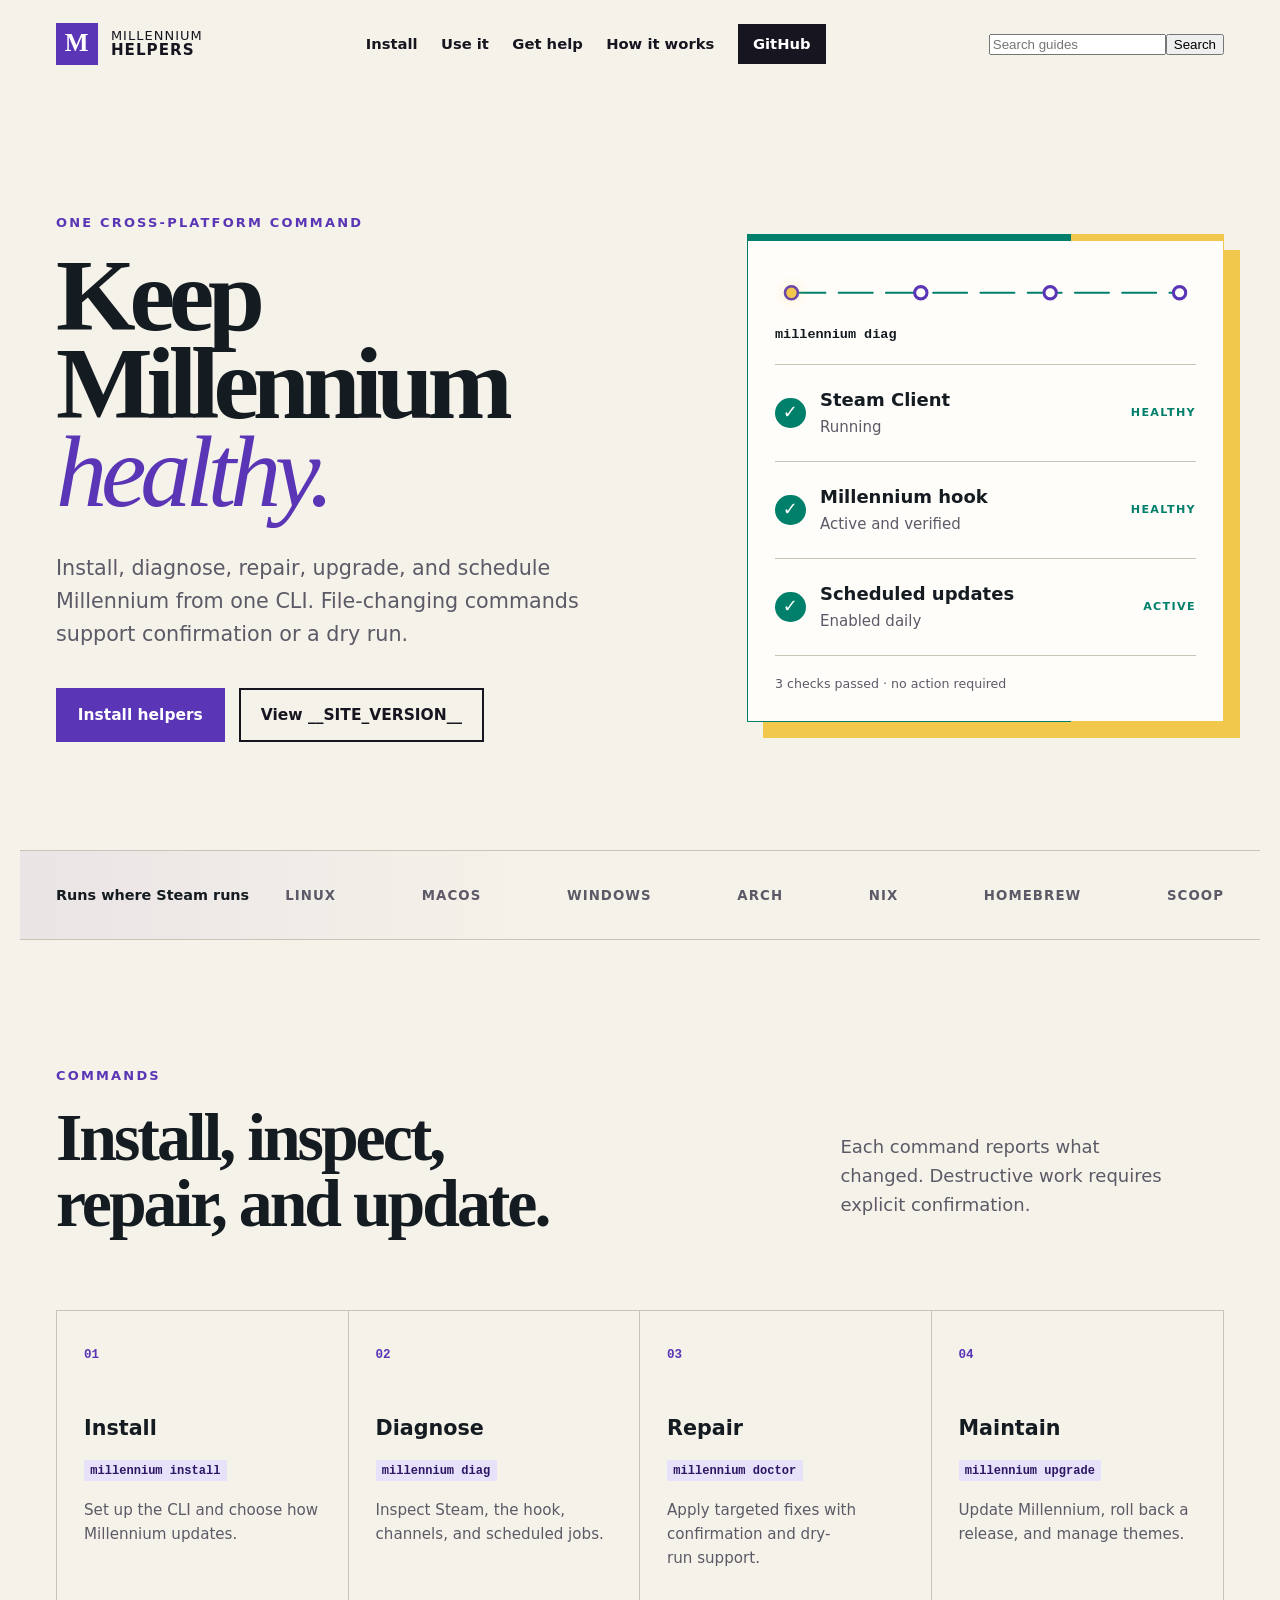
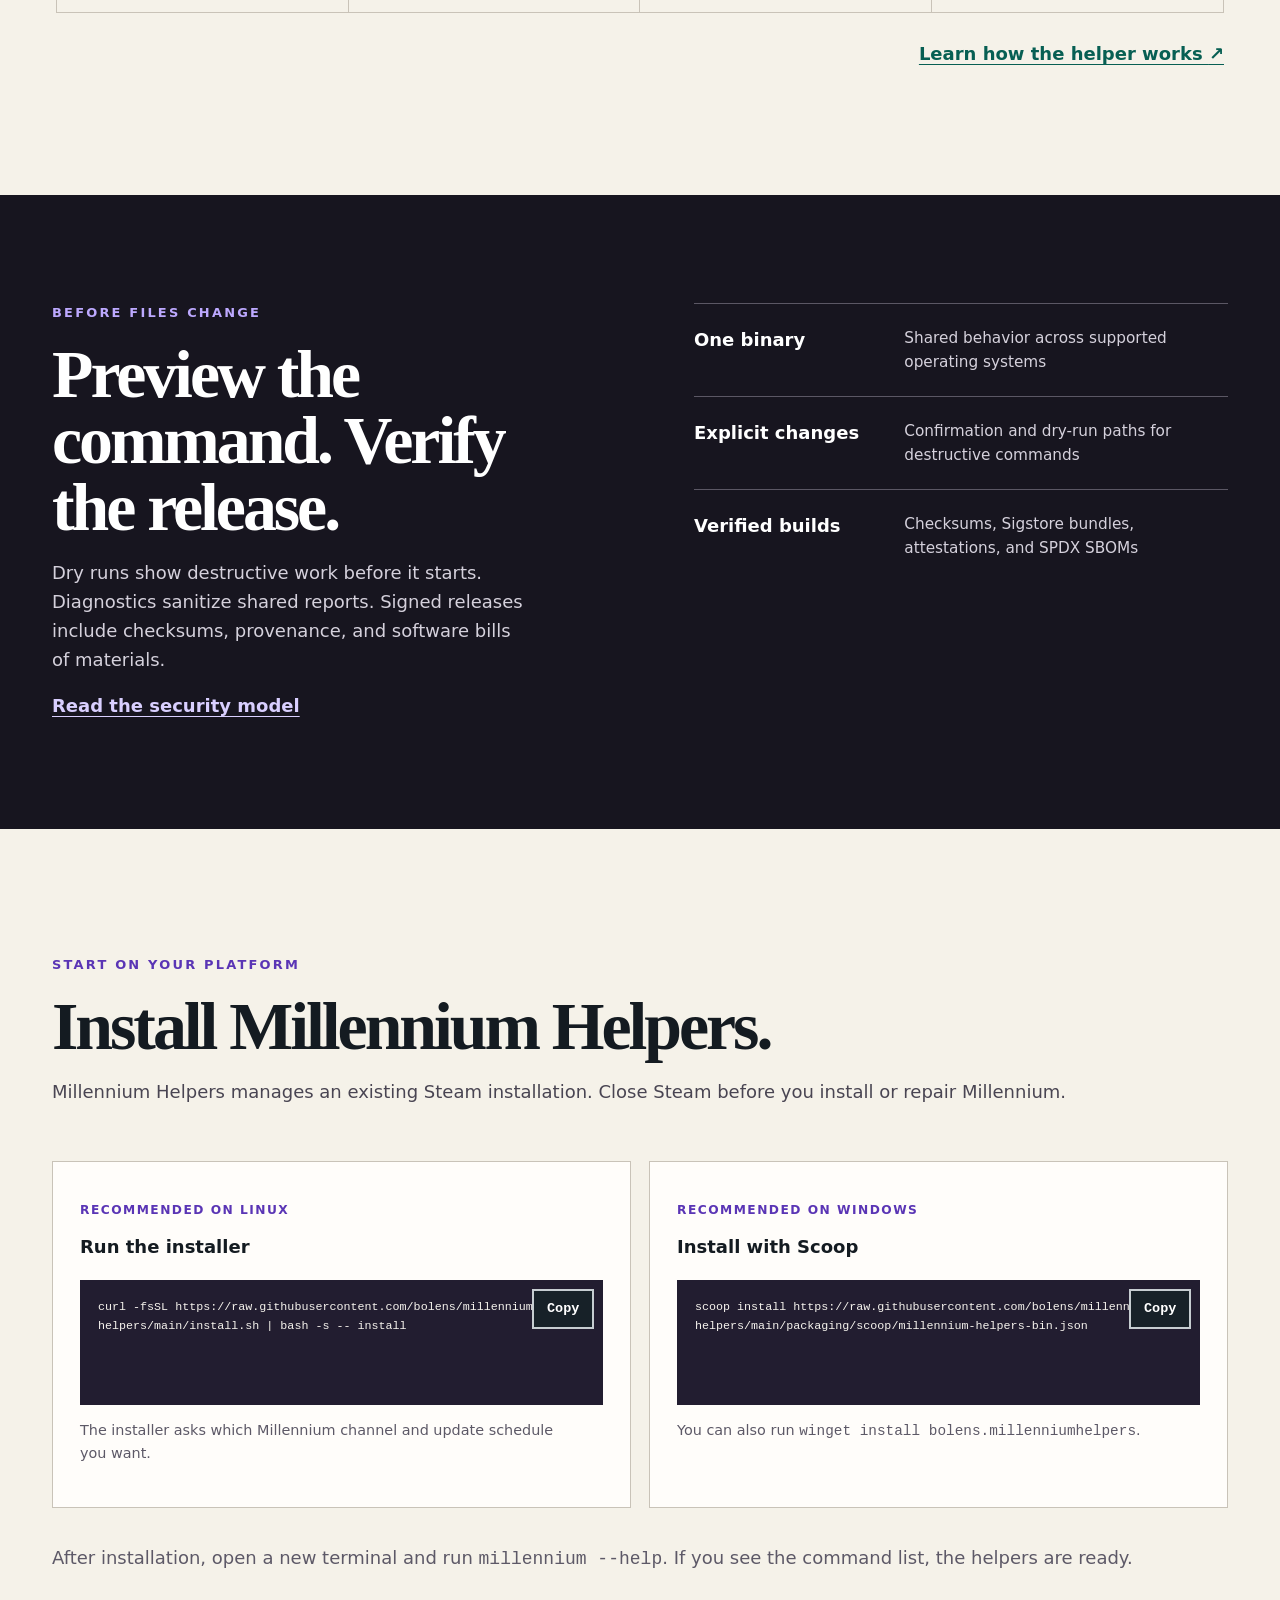
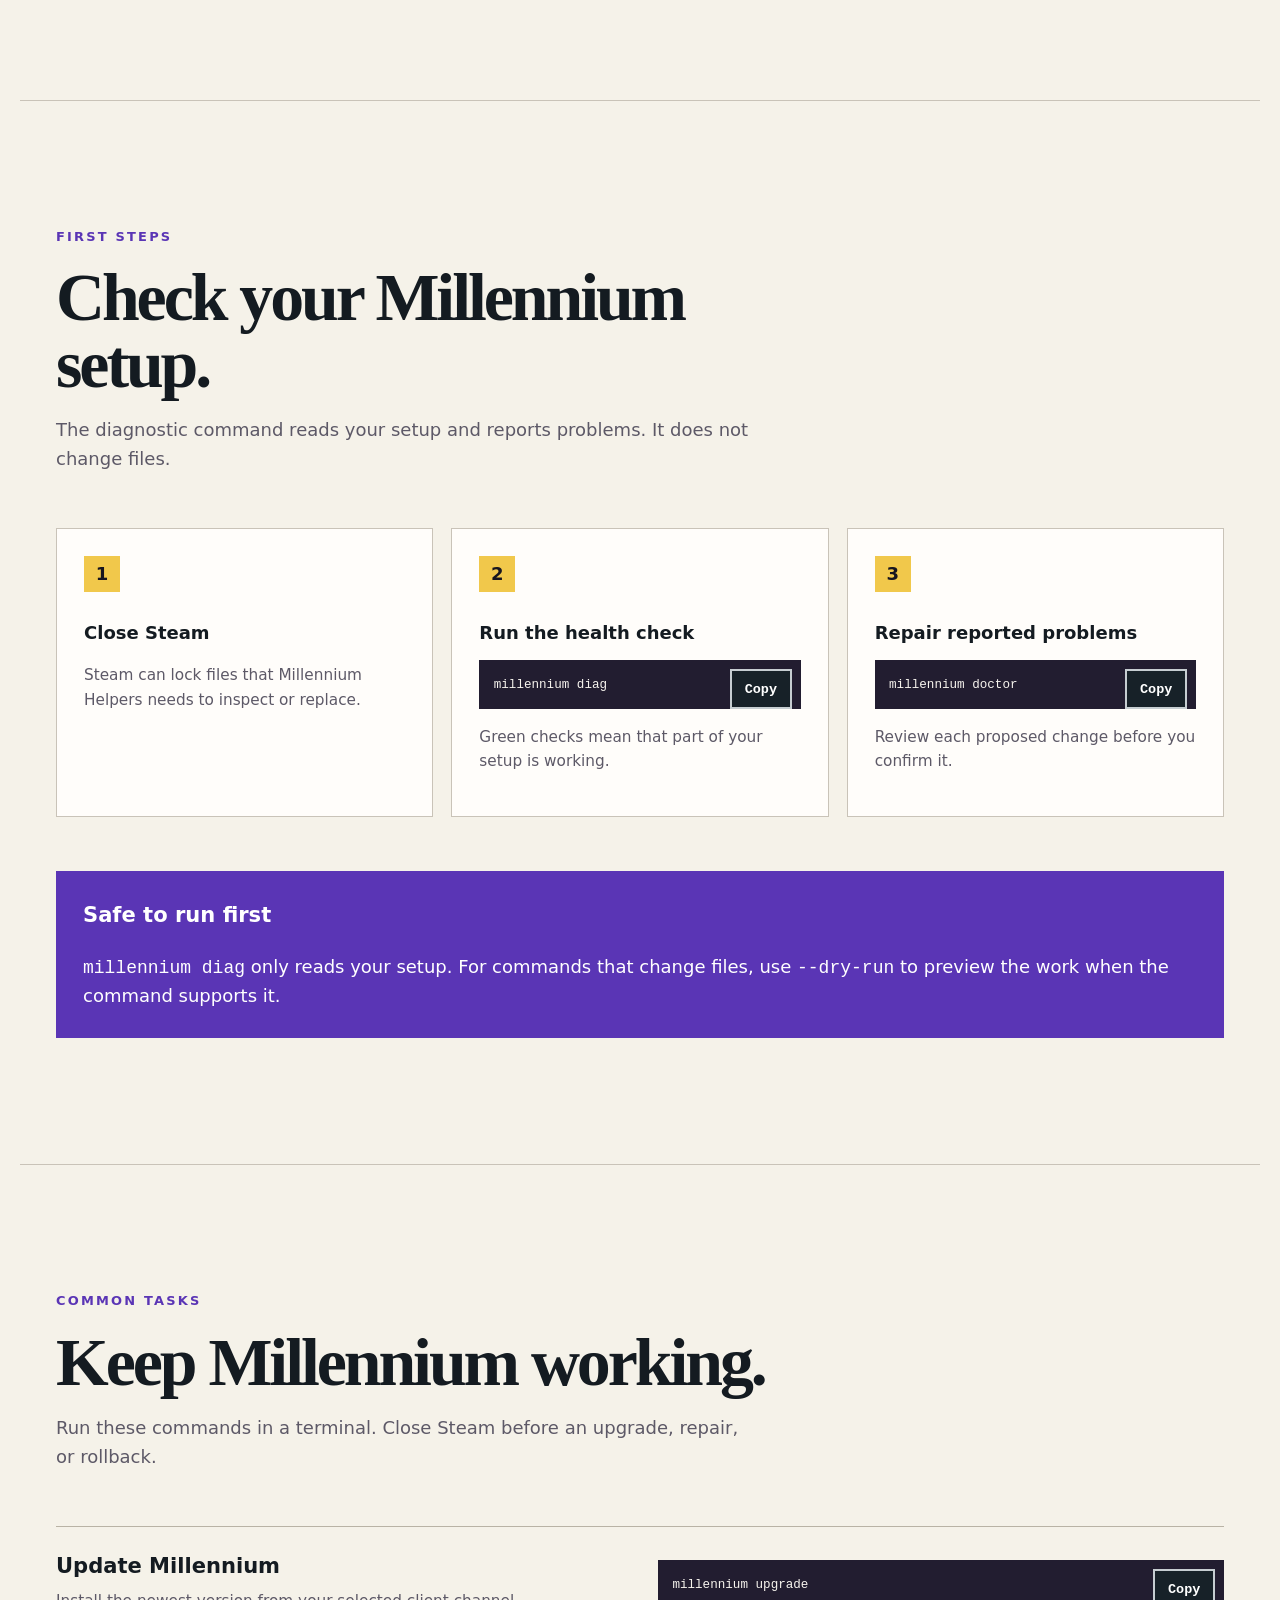
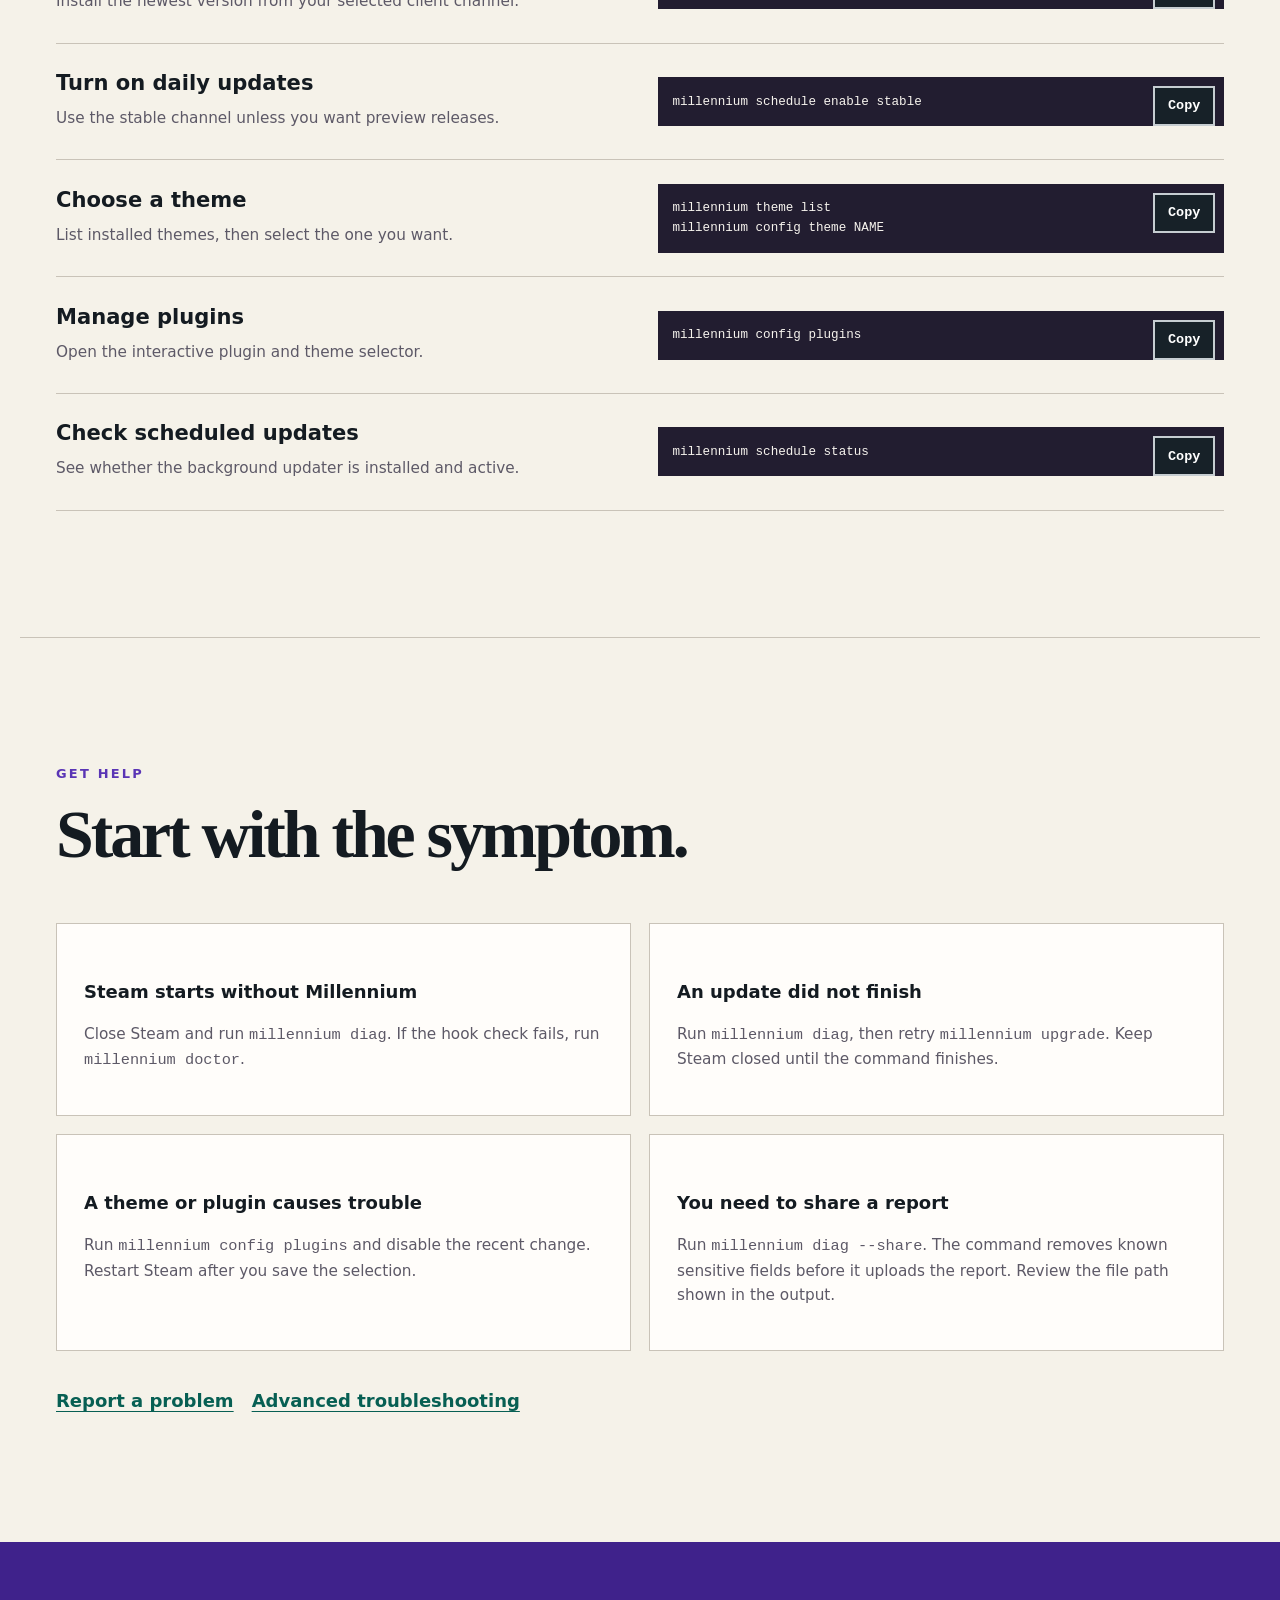
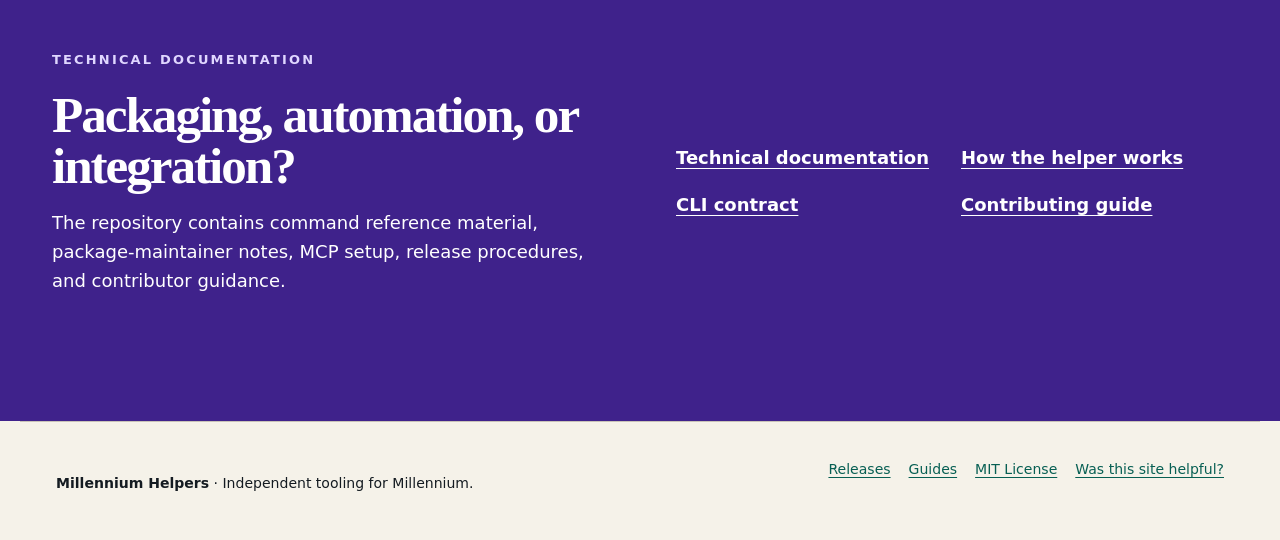
==== site/index.html @ 38523d00 "feat(site): animate diagnostic health flow" ====
<!doctype html>
<html lang="en">
<head>
  <meta charset="utf-8">
  <meta name="viewport" content="width=device-width, initial-scale=1">
  <meta name="description" content="Millennium Helpers installs, repairs, updates, and diagnoses Millennium on Linux, macOS, and Windows.">
  <link rel="canonical" href="https://bolens.github.io/millennium-helpers/">
  <meta property="og:type" content="website">
  <meta property="og:url" content="https://bolens.github.io/millennium-helpers/">
  <meta property="og:site_name" content="Millennium Helpers">
  <meta property="og:title" content="Millennium Helpers: keep Millennium healthy">
  <meta property="og:description" content="Install, diagnose, repair, and update Millennium with plain-language guidance.">
  <meta property="og:image" content="https://bolens.github.io/millennium-helpers/assets/social-card.png">
  <meta property="og:image:width" content="1200">
  <meta property="og:image:height" content="630">
  <meta property="og:image:alt" content="Millennium Helpers diagnostic showing a healthy Steam setup">
  <meta name="twitter:card" content="summary_large_image">
  <meta name="twitter:title" content="Millennium Helpers: keep Millennium healthy">
  <meta name="twitter:description" content="Install, diagnose, repair, and update Millennium with plain-language guidance.">
  <meta name="twitter:image" content="https://bolens.github.io/millennium-helpers/assets/social-card.png">
  <meta name="twitter:image:alt" content="Millennium Helpers diagnostic showing a healthy Steam setup">
  <meta name="theme-color" content="#17151f">
  <title>Millennium Helpers: keep Millennium healthy</title>
  <link rel="stylesheet" href="styles.css">
  <link rel="stylesheet" href="guide.css">
  <link rel="stylesheet" href="accessibility.css">
  <link rel="stylesheet" href="assets/site.css">
  <link rel="stylesheet" href="assets/motion.css">
  <style>@media(max-width:480px){.site-header{flex-wrap:wrap;gap:1rem}.header-search{order:3;width:100%;min-width:0}.header-search input{flex:1;min-width:0;width:auto}}</style>
  <link rel="icon" href="assets/favicon.png" type="image/png">
  <link rel="apple-touch-icon" href="assets/apple-touch-icon.png">
  <link rel="manifest" href="site.webmanifest">
  <script src="assets/site.js" defer></script>
</head>
<body data-root="">
  <a class="skip-link" href="#main">Skip to content</a>
  <header class="site-header">
    <a class="brand" href="./"><span class="brand-mark" aria-hidden="true">M</span><span>Millennium<br><b>Helpers</b></span></a>
    <nav aria-label="Primary navigation"><a href="install/">Install</a><a href="guide/">Use it</a><a href="help/">Get help</a><a href="architecture/">How it works</a><a class="github" href="https://github.com/bolens/millennium-helpers">GitHub</a></nav>
    <form class="header-search" action="search/" role="search"><label class="sr-only" for="home-search">Search the guides</label><input id="home-search" name="q" type="search" placeholder="Search guides"><button type="submit">Search</button></form>
  </header>

  <main id="main">
    <section class="hero" id="top" aria-labelledby="hero-title">
      <div class="hero-copy">
        <p class="kicker">One cross-platform command</p>
        <h1 id="hero-title">Keep Millennium <em>healthy.</em></h1>
        <p class="intro">Install, diagnose, repair, upgrade, and schedule Millennium from one CLI. File-changing commands support confirmation or a dry run.</p>
        <div class="actions"><a class="button primary" href="install/">Install helpers</a><a class="button ghost" href="https://github.com/bolens/millennium-helpers/releases/latest">View __SITE_VERSION__</a></div>
      </div>
      <div class="status-card" aria-label="Example Millennium diagnostic results">
        <svg class="health-signal" viewBox="0 0 410 44" role="img" aria-label="A diagnostic signal passing through three checks and reaching a healthy result">
          <path class="health-track" d="M16 22H394" pathLength="1"/>
          <circle cx="16" cy="22" r="6"/><circle cx="142" cy="22" r="6"/><circle cx="268" cy="22" r="6"/><circle cx="394" cy="22" r="6"/>
          <circle class="health-pulse" cx="16" cy="22" r="5"/>
        </svg>
        <p class="card-label">millennium diag</p>
        <div><span class="check" aria-hidden="true">✓</span><p><b>Steam Client</b><small>Running</small></p><strong>healthy</strong></div>
        <div><span class="check" aria-hidden="true">✓</span><p><b>Millennium hook</b><small>Active and verified</small></p><strong>healthy</strong></div>
        <div><span class="check" aria-hidden="true">✓</span><p><b>Scheduled updates</b><small>Enabled daily</small></p><strong>active</strong></div>
        <p class="card-foot">3 checks passed <span>·</span> no action required</p>
      </div>
    </section>

    <section class="platforms" aria-label="Supported platforms and package managers"><p>Runs where Steam runs</p><ul><li>Linux</li><li>macOS</li><li>Windows</li><li>Arch</li><li>Nix</li><li>Homebrew</li><li>Scoop</li></ul></section>

    <section class="section" id="capabilities" aria-labelledby="capabilities-title">
      <header class="section-head"><div><p class="kicker">Commands</p><h2 id="capabilities-title">Install, inspect, repair, and update.</h2></div><p>Each command reports what changed. Destructive work requires explicit confirmation.</p></header>
      <div class="command-grid">
        <article><span>01</span><h3>Install</h3><code>millennium install</code><p>Set up the CLI and choose how Millennium updates.</p></article>
        <article><span>02</span><h3>Diagnose</h3><code>millennium diag</code><p>Inspect Steam, the hook, channels, and scheduled jobs.</p></article>
        <article><span>03</span><h3>Repair</h3><code>millennium doctor</code><p>Apply targeted fixes with confirmation and dry-run support.</p></article>
        <article><span>04</span><h3>Maintain</h3><code>millennium upgrade</code><p>Update Millennium, roll back a release, and manage themes.</p></article>
      </div>
      <a class="architecture" href="architecture/">Learn how the helper works <span aria-hidden="true">↗</span></a>
    </section>

    <section class="safety" aria-labelledby="safety-title">
      <div class="safety-copy"><p class="kicker">Before files change</p><h2 id="safety-title">Preview the command. Verify the release.</h2><p>Dry runs show destructive work before it starts. Diagnostics sanitize shared reports. Signed releases include checksums, provenance, and software bills of materials.</p><a href="https://github.com/bolens/millennium-helpers/blob/main/SECURITY.md">Read the security model</a></div>
      <dl><div><dt>One binary</dt><dd>Shared behavior across supported operating systems</dd></div><div><dt>Explicit changes</dt><dd>Confirmation and dry-run paths for destructive commands</dd></div><div><dt>Verified builds</dt><dd>Checksums, Sigstore bundles, attestations, and SPDX SBOMs</dd></div></dl>
    </section>

    <section class="install" id="install" aria-labelledby="install-title">
      <div><p class="kicker">Start on your platform</p><h2 id="install-title">Install Millennium Helpers.</h2><p>Millennium Helpers manages an existing Steam installation. Close Steam before you install or repair Millennium.</p></div>
      <div class="install-options">
        <article><p class="choice-label">Recommended on Linux</p><h3>Run the installer</h3><pre tabindex="0" aria-label="Linux install command"><code>curl -fsSL https://raw.githubusercontent.com/bolens/millennium-helpers/main/install.sh | bash -s -- install</code></pre><p>The installer asks which Millennium channel and update schedule you want.</p></article>
        <article><p class="choice-label">Recommended on Windows</p><h3>Install with Scoop</h3><pre tabindex="0" aria-label="Windows Scoop install command"><code>scoop install https://raw.githubusercontent.com/bolens/millennium-helpers/main/packaging/scoop/millennium-helpers-bin.json</code></pre><p>You can also run <code>winget install bolens.millenniumhelpers</code>.</p></article>
      </div>
      <p class="install-note">After installation, open a new terminal and run <code>millennium --help</code>. If you see the command list, the helpers are ready.</p>
    </section>

    <section class="guide-section" id="first-run" aria-labelledby="first-run-title">
      <header class="guide-heading"><p class="kicker">First steps</p><h2 id="first-run-title">Check your Millennium setup.</h2><p>The diagnostic command reads your setup and reports problems. It does not change files.</p></header>
      <div class="steps">
        <article><span>1</span><h3>Close Steam</h3><p>Steam can lock files that Millennium Helpers needs to inspect or replace.</p></article>
        <article><span>2</span><h3>Run the health check</h3><pre tabindex="0"><code>millennium diag</code></pre><p>Green checks mean that part of your setup is working.</p></article>
        <article><span>3</span><h3>Repair reported problems</h3><pre tabindex="0"><code>millennium doctor</code></pre><p>Review each proposed change before you confirm it.</p></article>
      </div>
      <aside class="plain-note"><h3>Safe to run first</h3><p><code>millennium diag</code> only reads your setup. For commands that change files, use <code>--dry-run</code> to preview the work when the command supports it.</p></aside>
    </section>

    <section class="guide-section tasks" id="tasks" aria-labelledby="tasks-title">
      <header class="guide-heading"><p class="kicker">Common tasks</p><h2 id="tasks-title">Keep Millennium working.</h2><p>Run these commands in a terminal. Close Steam before an upgrade, repair, or rollback.</p></header>
      <div class="task-list">
        <article><div><h3>Update Millennium</h3><p>Install the newest version from your selected client channel.</p></div><pre tabindex="0"><code>millennium upgrade</code></pre></article>
        <article><div><h3>Turn on daily updates</h3><p>Use the stable channel unless you want preview releases.</p></div><pre tabindex="0"><code>millennium schedule enable stable</code></pre></article>
        <article><div><h3>Choose a theme</h3><p>List installed themes, then select the one you want.</p></div><pre tabindex="0"><code>millennium theme list
millennium config theme NAME</code></pre></article>
        <article><div><h3>Manage plugins</h3><p>Open the interactive plugin and theme selector.</p></div><pre tabindex="0"><code>millennium config plugins</code></pre></article>
        <article><div><h3>Check scheduled updates</h3><p>See whether the background updater is installed and active.</p></div><pre tabindex="0"><code>millennium schedule status</code></pre></article>
      </div>
    </section>

    <section class="guide-section help" id="help" aria-labelledby="help-title">
      <header class="guide-heading"><p class="kicker">Get help</p><h2 id="help-title">Start with the symptom.</h2></header>
      <div class="help-grid">
        <article><h3>Steam starts without Millennium</h3><p>Close Steam and run <code>millennium diag</code>. If the hook check fails, run <code>millennium doctor</code>.</p></article>
        <article><h3>An update did not finish</h3><p>Run <code>millennium diag</code>, then retry <code>millennium upgrade</code>. Keep Steam closed until the command finishes.</p></article>
        <article><h3>A theme or plugin causes trouble</h3><p>Run <code>millennium config plugins</code> and disable the recent change. Restart Steam after you save the selection.</p></article>
        <article><h3>You need to share a report</h3><p>Run <code>millennium diag --share</code>. The command removes known sensitive fields before it uploads the report. Review the file path shown in the output.</p></article>
      </div>
      <div class="support-links"><a href="https://github.com/bolens/millennium-helpers/issues/new/choose">Report a problem</a><a href="https://github.com/bolens/millennium-helpers/blob/main/docs/security_troubleshooting.md">Advanced troubleshooting</a></div>
    </section>

    <section class="technical" aria-labelledby="technical-title">
      <div><p class="kicker">Technical documentation</p><h2 id="technical-title">Packaging, automation, or integration?</h2><p>The repository contains command reference material, package-maintainer notes, MCP setup, release procedures, and contributor guidance.</p></div>
      <ul><li><a href="https://github.com/bolens/millennium-helpers/tree/main/docs">Technical documentation</a></li><li><a href="architecture/">How the helper works</a></li><li><a href="https://github.com/bolens/millennium-helpers/blob/main/spec/cli-contract.yaml">CLI contract</a></li><li><a href="https://github.com/bolens/millennium-helpers/blob/main/CONTRIBUTING.md">Contributing guide</a></li></ul>
    </section>
  </main>

  <footer><p><strong>Millennium Helpers</strong> · Independent tooling for Millennium.</p><nav aria-label="Footer navigation"><a href="https://github.com/bolens/millennium-helpers/releases">Releases</a><a href="https://github.com/bolens/millennium-helpers/tree/main/docs">Guides</a><a href="https://github.com/bolens/millennium-helpers/blob/main/LICENSE">MIT License</a><a href="https://github.com/bolens/millennium-helpers/issues/new?title=Pages%20feedback%3A%20&amp;body=Page%3A%20%0A%0AWhat%20would%20make%20this%20page%20more%20helpful%3F%0A">Was this site helpful?</a></nav></footer>
</body>
</html>
---- site/styles.css ----
:root{color-scheme:light;--ink:#17151f;--paper:#f7f4ee;--surface:#fffdfa;--subtle:#5d5967;--line:#c9c3b8;--violet:#5a35b5;--violet-dark:#3f228b;--mint:#007f6b;--yellow:#f1c84b;--focus:#005fcc;font-family:Inter,ui-sans-serif,system-ui,-apple-system,BlinkMacSystemFont,"Segoe UI",sans-serif;font-size:18px;line-height:1.6}*{box-sizing:border-box}html{scroll-behavior:smooth}body{margin:0;color:var(--ink);background:var(--paper)}a{color:var(--violet);text-underline-offset:.22em}a:hover{text-decoration-thickness:3px}a:focus-visible,pre:focus-visible{outline:4px solid var(--focus);outline-offset:4px}.skip-link{position:fixed;z-index:10;left:1rem;top:1rem;transform:translateY(-180%);background:#fff;color:#000;padding:.6rem 1rem;font-weight:800}.skip-link:focus{transform:none}.site-header{max-width:1240px;margin:auto;padding:1.25rem 2rem;display:flex;align-items:center;justify-content:space-between}.brand{display:flex;align-items:center;gap:.7rem;color:var(--ink);text-decoration:none;font-size:.72rem;line-height:1.05;text-transform:uppercase;letter-spacing:.08em}.brand b{font-size:.84rem}.brand-mark{display:grid;place-items:center;width:2.35rem;height:2.35rem;background:var(--violet);color:#fff;font-family:Georgia,serif;font-size:1.4rem;font-weight:900}.site-header nav{display:flex;align-items:center;gap:1.3rem}.site-header nav a{color:var(--ink);font-size:.82rem;font-weight:750;text-decoration:none}.site-header nav a:hover{text-decoration:underline}.site-header .github{background:var(--ink);color:#fff;padding:.45rem .85rem}.hero{max-width:1240px;margin:auto;padding:7rem 2rem 6rem;display:grid;grid-template-columns:1.1fr .9fr;align-items:center;gap:6rem;min-height:670px}.kicker{text-transform:uppercase;letter-spacing:.17em;font-size:.72rem;font-weight:900;color:var(--violet);margin:0 0 1rem}.hero h1{font-family:Georgia,"Times New Roman",serif;font-size:clamp(4rem,8vw,7.4rem);line-height:.86;letter-spacing:-.06em;margin:0}.hero h1 em{display:block;color:var(--violet);font-weight:400}.intro{max-width:40rem;font-size:1.15rem;color:var(--subtle);margin:2rem 0}.actions{display:flex;gap:.8rem;flex-wrap:wrap}.button{display:inline-flex;justify-content:center;padding:.72rem 1.1rem;border:2px solid var(--ink);font-size:.86rem;font-weight:850;text-decoration:none}.button.primary{background:var(--violet);border-color:var(--violet);color:#fff}.button.primary:hover{background:var(--violet-dark)}.button.ghost{color:var(--ink)}.status-card{background:var(--surface);border:1px solid var(--line);box-shadow:16px 16px 0 var(--yellow);padding:1.5rem}.card-label{font-family:ui-monospace,monospace;font-size:.75rem;font-weight:800;padding-bottom:1rem;margin:0;border-bottom:1px solid var(--line)}.status-card>div{display:grid;grid-template-columns:auto 1fr auto;align-items:center;gap:.8rem;padding:1.2rem 0;border-bottom:1px solid var(--line)}.check{width:1.7rem;height:1.7rem;border-radius:50%;display:grid;place-items:center;background:var(--mint);color:white;font-weight:900}.status-card p{margin:0}.status-card b,.status-card small{display:block}.status-card small{color:var(--subtle)}.status-card strong{font-size:.62rem;text-transform:uppercase;letter-spacing:.12em;color:var(--mint)}.card-foot{padding-top:1rem!important;font-size:.7rem;color:var(--subtle)}.platforms{border-block:1px solid var(--line);max-width:1240px;margin:auto;padding:1rem 2rem;display:flex;gap:2rem;align-items:center}.platforms p{font-weight:850;font-size:.8rem;white-space:nowrap}.platforms ul{list-style:none;padding:0;margin:0;display:flex;justify-content:space-between;width:100%;gap:1rem;color:var(--subtle);font-size:.74rem;font-weight:750;text-transform:uppercase;letter-spacing:.08em}.section{max-width:1240px;margin:auto;padding:7rem 2rem}.section-head{display:grid;grid-template-columns:1.3fr .7fr;gap:4rem;align-items:end}.section h2,.safety h2,.install h2{font-family:Georgia,"Times New Roman",serif;font-size:clamp(2.6rem,5.3vw,5rem);line-height:.98;letter-spacing:-.045em;margin:0}.section-head>p{color:var(--subtle)}.command-grid{display:grid;grid-template-columns:repeat(4,1fr);margin-top:4rem;border:1px solid var(--line)}.command-grid article{padding:1.5rem;border-right:1px solid var(--line);min-height:250px}.command-grid article:last-child{border:0}.command-grid span{font-family:ui-monospace,monospace;font-size:.7rem;color:var(--violet);font-weight:900}.command-grid h3{font-size:1.15rem;margin:2.5rem 0 .5rem}.command-grid code{background:#e8e1fa;color:#2c1764;padding:.2rem .35rem;font-size:.67rem;font-weight:800}.command-grid p{font-size:.84rem;color:var(--subtle)}.architecture{display:block;text-align:right;margin-top:1.5rem;font-weight:850}.safety{background:var(--ink);color:#fff;padding:6rem max(2rem,calc((100vw - 1176px)/2));display:grid;grid-template-columns:1fr 1fr;gap:6rem}.safety .kicker{color:#bda9ff}.safety-copy>p:not(.kicker){color:#d5d1dc}.safety-copy a{color:#d9cfff;font-weight:800}.safety dl{margin:0}.safety dl div{border-top:1px solid #5b5764;padding:1.2rem 0;display:grid;grid-template-columns:.7fr 1.3fr;gap:2rem}.safety dt{font-weight:850}.safety dd{margin:0;color:#d5d1dc;font-size:.85rem}.install{padding:7rem max(2rem,calc((100vw - 1176px)/2))}.install-options{display:grid;grid-template-columns:1fr 1fr;gap:1rem;margin:3rem 0 2rem}.install-options article{background:var(--surface);border:1px solid var(--line);padding:1.5rem;min-width:0}.install-options h3{margin-top:0;font-size:1rem}.install-options pre{white-space:pre-wrap;word-break:break-word;background:#221d30;color:#f7f4ee;padding:1rem;overflow:auto;font-size:.65rem;min-height:125px}.button.light{color:var(--ink)}footer{max-width:1240px;margin:auto;border-top:1px solid var(--line);padding:2rem;display:flex;justify-content:space-between;gap:2rem;font-size:.78rem}footer nav{display:flex;gap:1rem}@media(min-width:100rem){.site-header,.hero,.platforms,.section,footer{max-width:1520px}.hero{grid-template-columns:1.15fr .85fr;gap:8rem;min-height:min(760px,calc(100svh - 72px))}.section-head{grid-template-columns:1.15fr .85fr;gap:7rem}.safety,.install{padding-inline:4rem}.safety{grid-template-columns:.8fr 1.2fr}}@media(max-width:850px){.site-header nav a:not(.github){display:none}.hero{grid-template-columns:1fr;gap:3rem;padding-block:4rem}.platforms{align-items:flex-start}.platforms ul{flex-wrap:wrap;justify-content:flex-start}.section-head,.safety{grid-template-columns:1fr;gap:2rem}.command-grid{grid-template-columns:1fr 1fr}.command-grid article:nth-child(2){border-right:0}.command-grid article{border-bottom:1px solid var(--line)}.install-options{grid-template-columns:1fr}.section{padding-block:5rem}}@media(max-width:480px){:root{font-size:16px}.site-header,.hero,.section,footer{padding-inline:1.2rem}.hero h1{font-size:4rem}.status-card{box-shadow:8px 8px 0 var(--yellow)}.platforms{display:block;padding-inline:1.2rem}.command-grid{grid-template-columns:1fr}.command-grid article{border-right:0}.actions .button{width:100%}.safety dl div{grid-template-columns:1fr;gap:.3rem}footer{flex-direction:column}}@media(prefers-reduced-motion:reduce){html{scroll-behavior:auto}*{transition:none!important;animation:none!important}}@media(prefers-color-scheme:dark){:root{color-scheme:dark;--ink:#f7f4ee;--paper:#14121a;--surface:#1e1a28;--subtle:#cbc6d4;--line:#625d6d;--violet:#bca7ff;--violet-dark:#9379e8;--mint:#52d4ba;--yellow:#d9a91d;--focus:#78aaff}.brand,.site-header nav a{color:var(--ink)}.site-header .github{background:#f7f4ee;color:#17151f}.button.ghost,.button.light{color:var(--ink)}.command-grid code{background:#332952;color:#e1d7ff}.install-options pre{background:#08070b}.safety{background:#09080d}}

/* Cross-platform health-report signature. */
::selection{background:var(--violet);color:#fff}.hero h1,.section h2,.safety h2,.install h2{text-wrap:balance}p{text-wrap:pretty}.status-card{position:relative;border-top:.4rem solid transparent;border-image:linear-gradient(90deg,var(--mint) 0 68%,var(--yellow) 68%) 1}.platforms{background:linear-gradient(90deg,color-mix(in srgb,var(--violet) 7%,transparent),transparent 42%)}
---- site/guide.css ----
.install>div:first-child>p:last-child{color:#494552}.choice-label{color:var(--violet);font-size:.68rem;font-weight:900;text-transform:uppercase;letter-spacing:.12em}.install-options article>p:last-child{color:var(--subtle);font-size:.8rem}.install-note{margin:0;color:var(--subtle)}.guide-section{max-width:1240px;margin:auto;padding:7rem 2rem;border-top:1px solid var(--line)}.guide-heading{max-width:780px}.guide-heading h2{font-family:Georgia,"Times New Roman",serif;font-size:clamp(2.6rem,5.3vw,5rem);line-height:.98;letter-spacing:-.045em;margin:0}.guide-heading>p:last-child{color:var(--subtle)}.steps{display:grid;grid-template-columns:repeat(3,1fr);gap:1rem;margin:3rem 0}.steps article,.help-grid article{background:var(--surface);border:1px solid var(--line);padding:1.5rem}.steps>article>span{display:grid;place-items:center;width:2rem;height:2rem;background:var(--yellow);color:#17151f;font-weight:900}.steps h3,.help-grid h3{font-size:1rem;margin:1.5rem 0 .5rem}.steps p,.help-grid p{font-size:.85rem;color:var(--subtle)}.steps pre,.task-list pre{background:#221d30;color:#f7f4ee;padding:.8rem;overflow:auto;font-size:.7rem}.plain-note{background:var(--violet);color:#fff;padding:1.5rem}.plain-note h3{margin-top:0}.plain-note p{margin-bottom:0}.task-list{margin-top:3rem;border-top:1px solid var(--line)}.task-list article{display:grid;grid-template-columns:1fr 1fr;align-items:center;gap:2rem;padding:1.25rem 0;border-bottom:1px solid var(--line)}.task-list h3{margin:0}.task-list p{margin:.35rem 0;color:var(--subtle);font-size:.85rem}.task-list pre{margin:0;white-space:pre-wrap}.help-grid{display:grid;grid-template-columns:1fr 1fr;gap:1rem;margin-top:3rem}.support-links{display:flex;flex-wrap:wrap;gap:1rem;margin-top:2rem}.support-links a{font-weight:850}.technical{background:var(--violet);color:#fff;padding:6rem max(2rem,calc((100vw - 1176px)/2));display:grid;grid-template-columns:1fr 1fr;gap:4rem;align-items:center}.technical .kicker{color:#e0d7ff}.technical h2{font-family:Georgia,"Times New Roman",serif;font-size:clamp(2.5rem,4vw,4rem);line-height:1;letter-spacing:-.04em;margin:0}.technical ul{list-style:none;margin:0;padding:0;display:grid;grid-template-columns:1fr 1fr;gap:1rem}.technical a{color:#fff;font-weight:850}@media(min-width:100rem){.guide-section{max-width:1520px}.guide-heading{max-width:840px}.task-list article{grid-template-columns:.7fr 1.3fr;gap:5rem}.technical{padding-inline:4rem;grid-template-columns:.7fr 1.3fr}}@media(max-width:850px){.steps{grid-template-columns:1fr}.task-list article{grid-template-columns:1fr}.help-grid,.technical{grid-template-columns:1fr}.guide-section{padding-block:5rem}.technical ul{grid-template-columns:1fr}}@media(max-width:480px){.guide-section{padding-inline:1.2rem}}@media(prefers-color-scheme:dark){.install>div:first-child>p:last-child{color:#cbc6d4}.plain-note{background:#3f228b}}
---- site/accessibility.css ----
.technical {
  background: #3f228b;
}

@media (prefers-color-scheme: dark) {
  .button.primary {
    color: #17151f;
  }
}
---- site/assets/site.css ----
:root{--guide-bg:#f5f2e9;--guide-card:#fffdf7;--guide-ink:#141b21;--guide-muted:#4d5960;--guide-line:#b9b3a5;--guide-accent:#075f53;--guide-focus:#006dff;--guide-code:#0b1115;--guide-code-text:#f7f4e9;color-scheme:light;font-family:Inter,ui-sans-serif,system-ui,-apple-system,BlinkMacSystemFont,"Segoe UI",sans-serif;font-size:18px;line-height:1.6}*{box-sizing:border-box}html{scroll-behavior:smooth}body{margin:0;background:var(--guide-bg);color:var(--guide-ink)}a{color:var(--guide-accent);text-underline-offset:.2em}a:hover{text-decoration-thickness:3px}a:focus-visible,button:focus-visible,input:focus-visible,pre:focus-visible{outline:4px solid var(--guide-focus);outline-offset:3px}.sr-only{position:absolute!important;width:1px;height:1px;padding:0;margin:-1px;overflow:hidden;clip:rect(0,0,0,0);white-space:nowrap;border:0}.skip-link{position:fixed;z-index:20;left:1rem;top:1rem;transform:translateY(-180%);background:#fff;color:#000;padding:.6rem 1rem;font-weight:800}.skip-link:focus{transform:none}.docs-header{max-width:1120px;margin:auto;padding:1.1rem 2rem;display:flex;align-items:center;justify-content:space-between;border-bottom:1px solid var(--guide-line)}.docs-brand{color:var(--guide-ink);font-weight:900;text-decoration:none}.docs-nav{display:flex;align-items:center;gap:1rem}.docs-nav a{color:var(--guide-ink);font-size:.8rem;font-weight:750;text-decoration:none}.docs-search{display:flex}.docs-search input{width:10rem;border:1px solid var(--guide-line);background:var(--guide-card);color:var(--guide-ink);padding:.45rem .6rem}.docs-search button,.platform-picker button,.copy-button{border:2px solid var(--guide-ink);background:var(--guide-ink);color:#fff;font:inherit;font-size:.75rem;font-weight:850;padding:.4rem .7rem;cursor:pointer}.page-main{max-width:1120px;margin:auto;padding:5rem 2rem 7rem}.breadcrumbs{font-size:.78rem;margin-bottom:2rem}.page-hero{max-width:800px;margin-bottom:4rem}.page-kicker{text-transform:uppercase;letter-spacing:.15em;font-size:.7rem;font-weight:900;color:var(--guide-accent)}.page-hero h1{font-family:Georgia,"Times New Roman",serif;font-size:clamp(3rem,7vw,6rem);line-height:.95;letter-spacing:-.055em;margin:.3rem 0 1.2rem}.page-hero p{font-size:1.12rem;color:var(--guide-muted)}.page-grid{display:grid;grid-template-columns:repeat(2,1fr);gap:1rem}.doc-card{background:var(--guide-card);border:1px solid var(--guide-line);padding:1.6rem}.doc-card h2,.doc-card h3{margin-top:0}.doc-card p{color:var(--guide-muted)}pre{position:relative;background:var(--guide-code);color:var(--guide-code-text);padding:1rem 4.5rem 1rem 1rem;overflow:auto;font-size:.72rem}.copy-button{position:absolute;right:.5rem;top:.5rem;border-color:#c6cdd1;background:#172128}.platform-picker{display:flex;flex-wrap:wrap;gap:.5rem;margin:1.5rem 0 2rem}.platform-picker button[aria-pressed="true"]{background:var(--guide-accent);border-color:var(--guide-accent)}[hidden]{display:none!important}.task-list{border-top:1px solid var(--guide-line)}.task{padding:1.5rem 0;border-bottom:1px solid var(--guide-line);display:grid;grid-template-columns:1fr 1fr;gap:2rem;align-items:start}.task h2{margin-top:0}.callout{margin:2rem 0;padding:1.4rem;background:var(--guide-accent);color:#fff}.callout a{color:#fff}.search-page-form{display:flex;max-width:700px}.search-page-form input{flex:1;min-width:0;padding:.8rem;border:2px solid var(--guide-ink);font:inherit}.search-page-form button{border:2px solid var(--guide-ink);background:var(--guide-ink);color:#fff;padding:.8rem 1rem;font-weight:850}.search-results{list-style:none;padding:0;margin:2rem 0}.search-results li{padding:1rem 0;border-bottom:1px solid var(--guide-line)}.search-results a{font-size:1.1rem;font-weight:850}.search-results p{margin:.25rem 0;color:var(--guide-muted)}.feedback{margin-top:4rem;padding-top:2rem;border-top:1px solid var(--guide-line);font-size:.85rem}.docs-footer{max-width:1120px;margin:auto;padding:2rem;border-top:1px solid var(--guide-line);display:flex;justify-content:space-between;gap:1rem;font-size:.78rem}.docs-footer nav{display:flex;gap:1rem}@media(min-width:100rem){.docs-header,.page-main,.docs-footer{max-width:1360px}.page-hero{max-width:900px}.task{grid-template-columns:.7fr 1.3fr;gap:5rem}}@media(max-width:850px){.docs-nav>a{display:none}.page-grid,.task{grid-template-columns:1fr}.page-main{padding-top:3rem}}@media(max-width:520px){:root{font-size:16px}.docs-header,.page-main,.docs-footer{padding-inline:1.2rem}.docs-search input{width:7rem}.page-hero h1{font-size:3.25rem}.docs-footer{flex-direction:column}}@media(prefers-reduced-motion:reduce){html{scroll-behavior:auto}*{animation:none!important;transition:none!important}}@media(prefers-color-scheme:dark){:root{color-scheme:dark;--guide-bg:#12191d;--guide-card:#192328;--guide-ink:#f6f2e8;--guide-muted:#c7d0d4;--guide-line:#58636a;--guide-accent:#66d9bd;--guide-focus:#78aaff;--guide-code:#080d10}.docs-search button,.platform-picker button,.search-page-form button{background:#f6f2e8;color:#101820}.platform-picker button[aria-pressed="true"]{background:#064f46;color:#fff}.callout{background:#064f46}}@media(forced-colors: active){*{box-shadow:none!important}.copy-button,.platform-picker button,.docs-search button,.search-page-form button{border:2px solid ButtonText}.platform-picker button[aria-pressed="true"]{outline:3px solid Highlight}.callout{border:2px solid CanvasText}.sr-only{forced-color-adjust:none}}
---- site/assets/motion.css ----
/* Diagnostic heartbeat: one calm signal connects the health checks. */
.health-signal {
  display: block;
  width: 100%;
  height: 2.75rem;
  margin: 0 0 .4rem;
  overflow: visible;
}
.health-signal path {
  fill: none;
  stroke: var(--line);
  stroke-width: 2;
  stroke-linecap: round;
  vector-effect: non-scaling-stroke;
}
.health-signal .health-track {
  stroke: var(--mint);
  stroke-dasharray: .09 .035;
  animation: health-track 4.8s linear infinite;
}
.health-signal circle {
  fill: var(--surface);
  stroke: var(--violet);
  stroke-width: 3;
}
.health-signal .health-pulse {
  fill: var(--yellow);
  stroke: none;
  filter: drop-shadow(0 0 7px color-mix(in srgb, var(--yellow) 75%, transparent));
  animation: health-pulse 4.8s cubic-bezier(.45, 0, .2, 1) infinite;
}
.status-card > div {
  transition: background-color 180ms ease, transform 180ms ease;
}
.status-card > div:hover {
  background: color-mix(in srgb, var(--mint) 8%, transparent);
  transform: translateX(.2rem);
}
@keyframes health-track { to { stroke-dashoffset: -1; } }
@keyframes health-pulse {
  0%, 8% { transform: translateX(0); }
  34% { transform: translateX(126px); }
  62% { transform: translateX(252px); }
  90%, 100% { transform: translateX(378px); }
}
@media (prefers-reduced-motion: reduce) {
  .health-signal * { animation: none !important; }
  .health-signal .health-pulse { transform: translateX(378px); }
  .status-card > div { transition: none; }
  .status-card > div:hover { transform: none; }
}
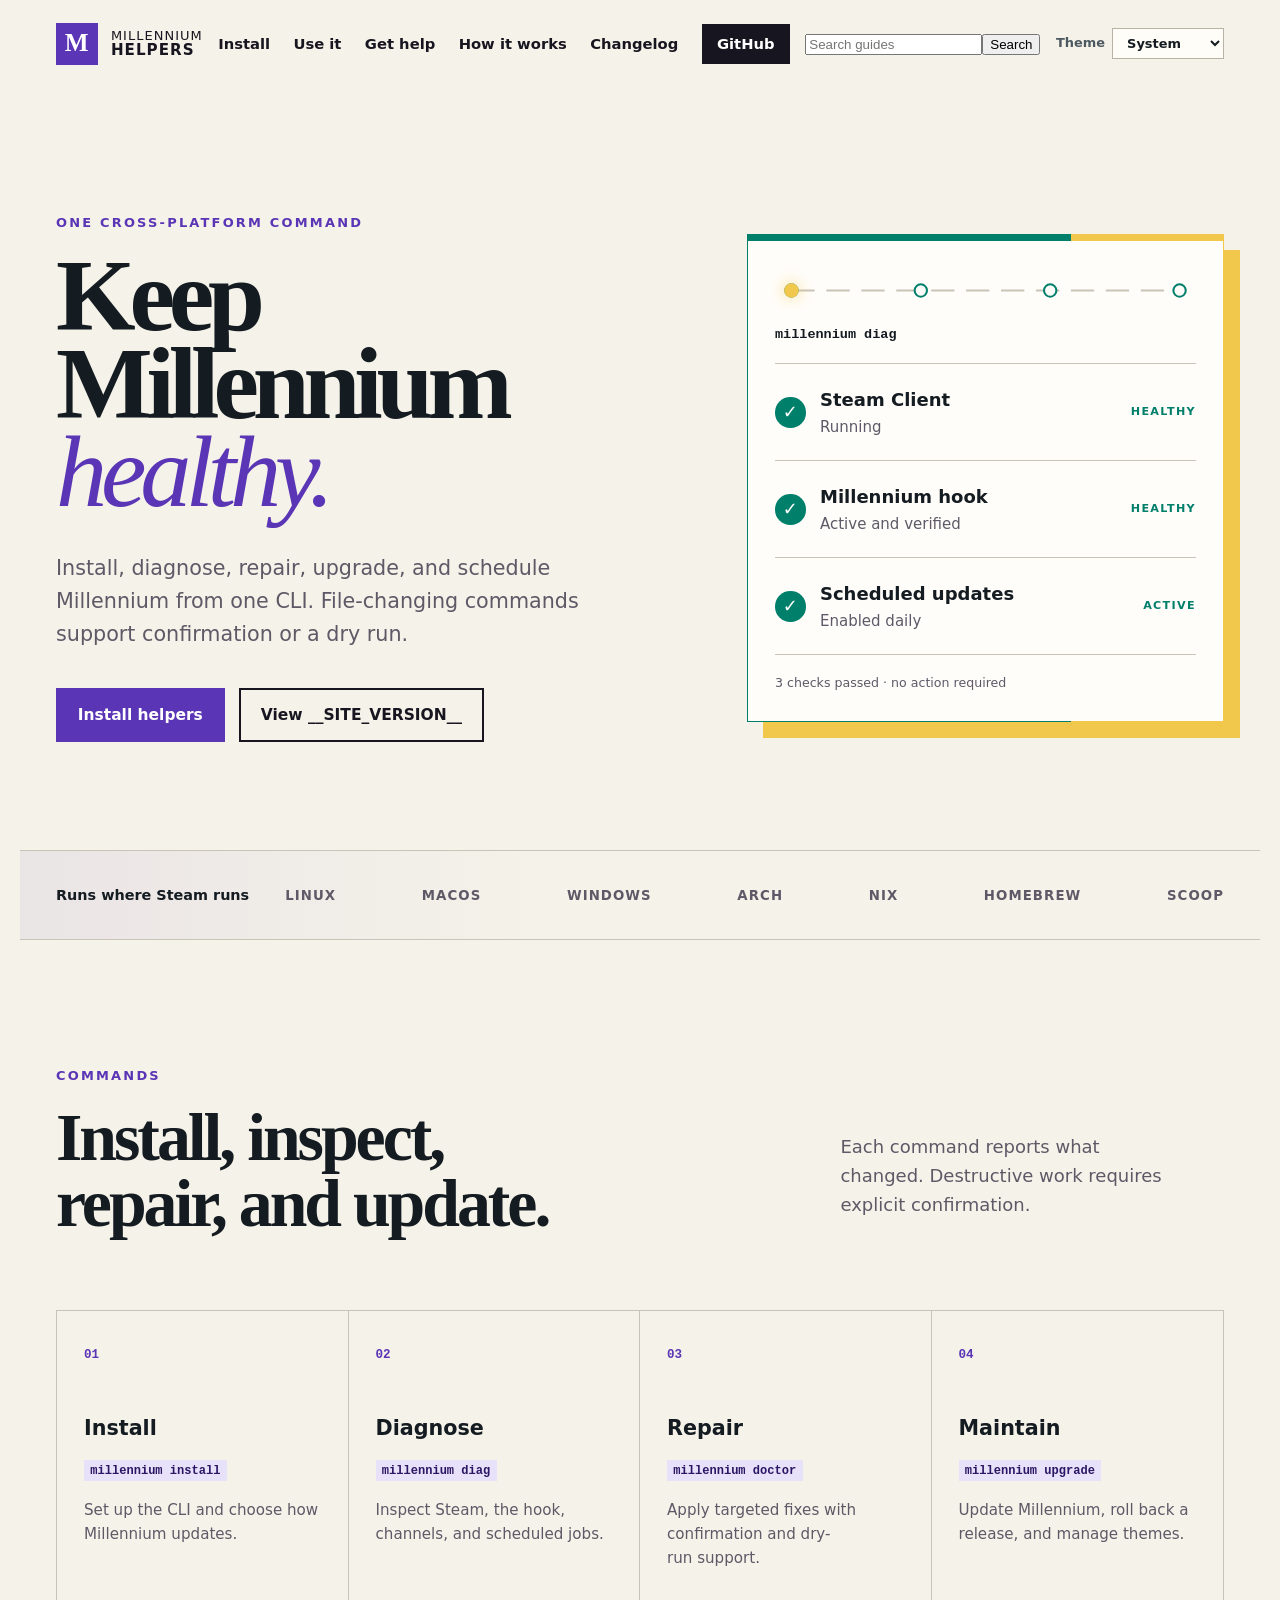
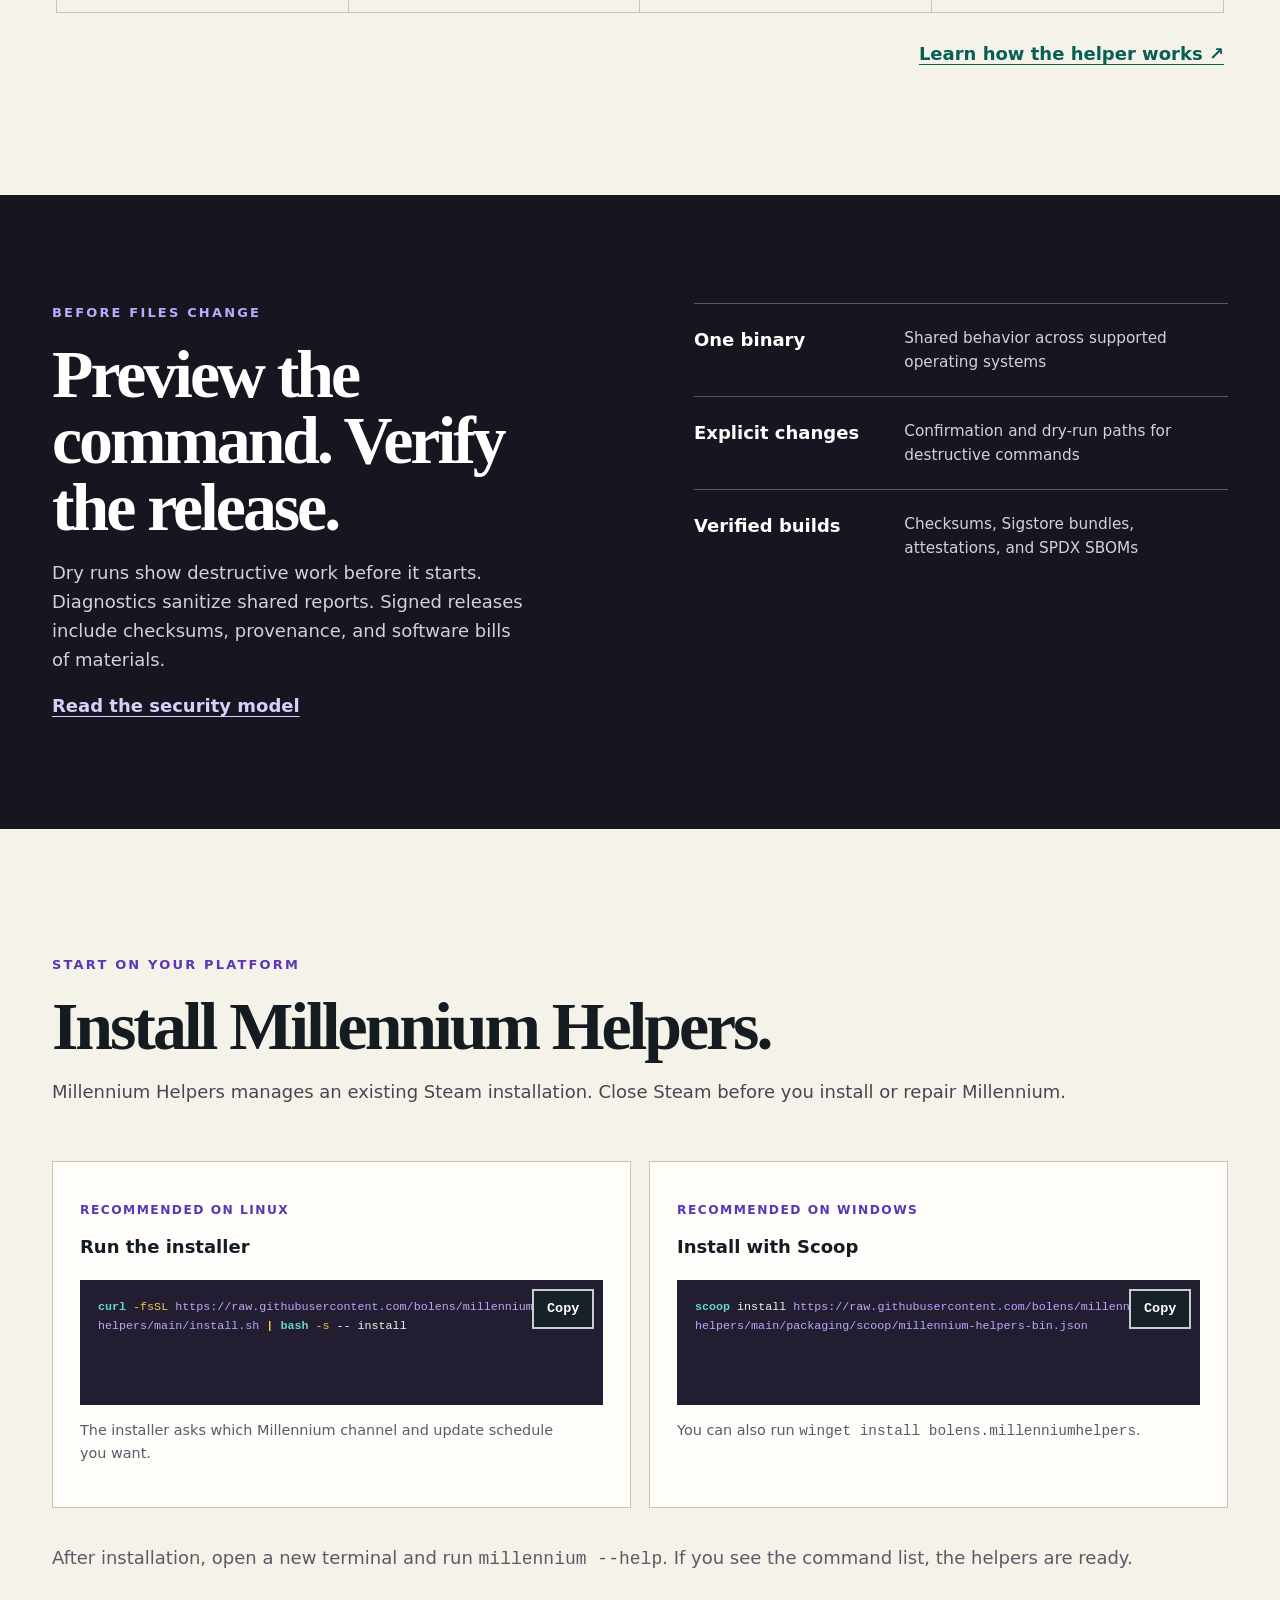
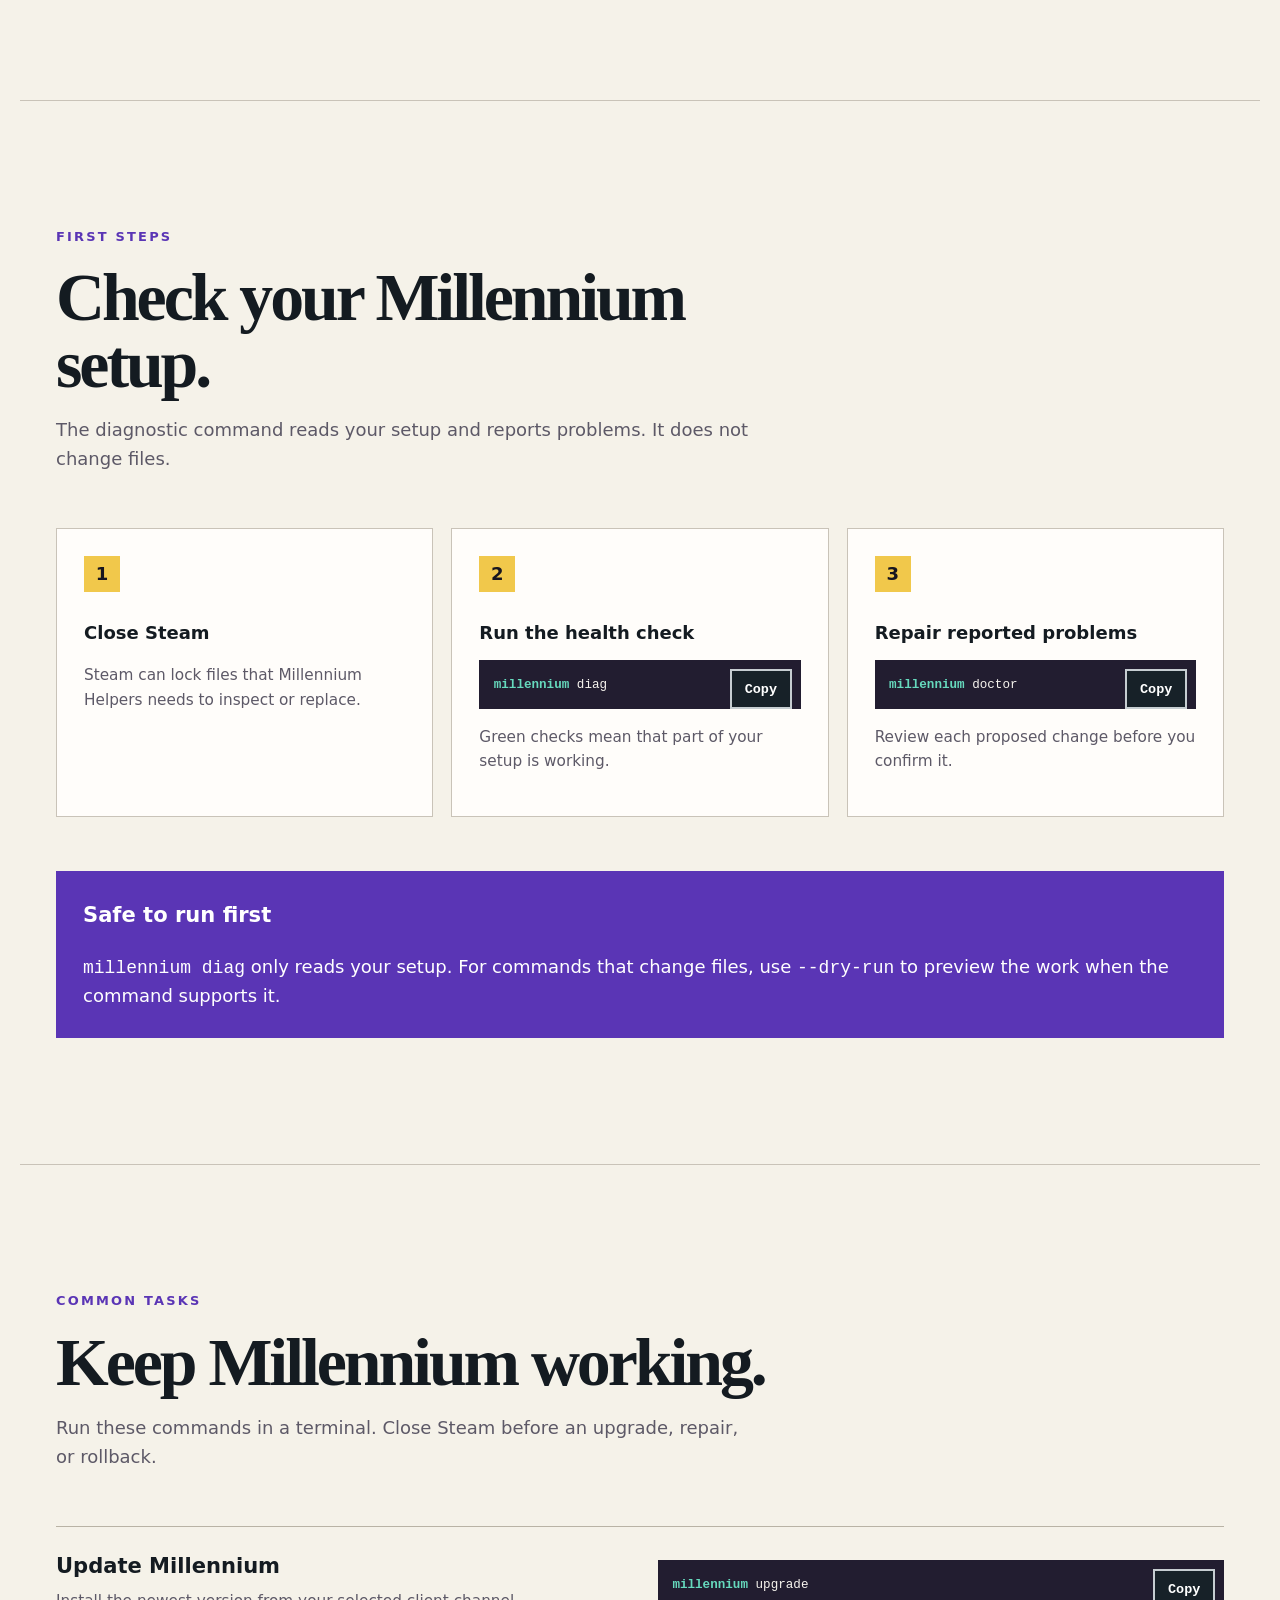
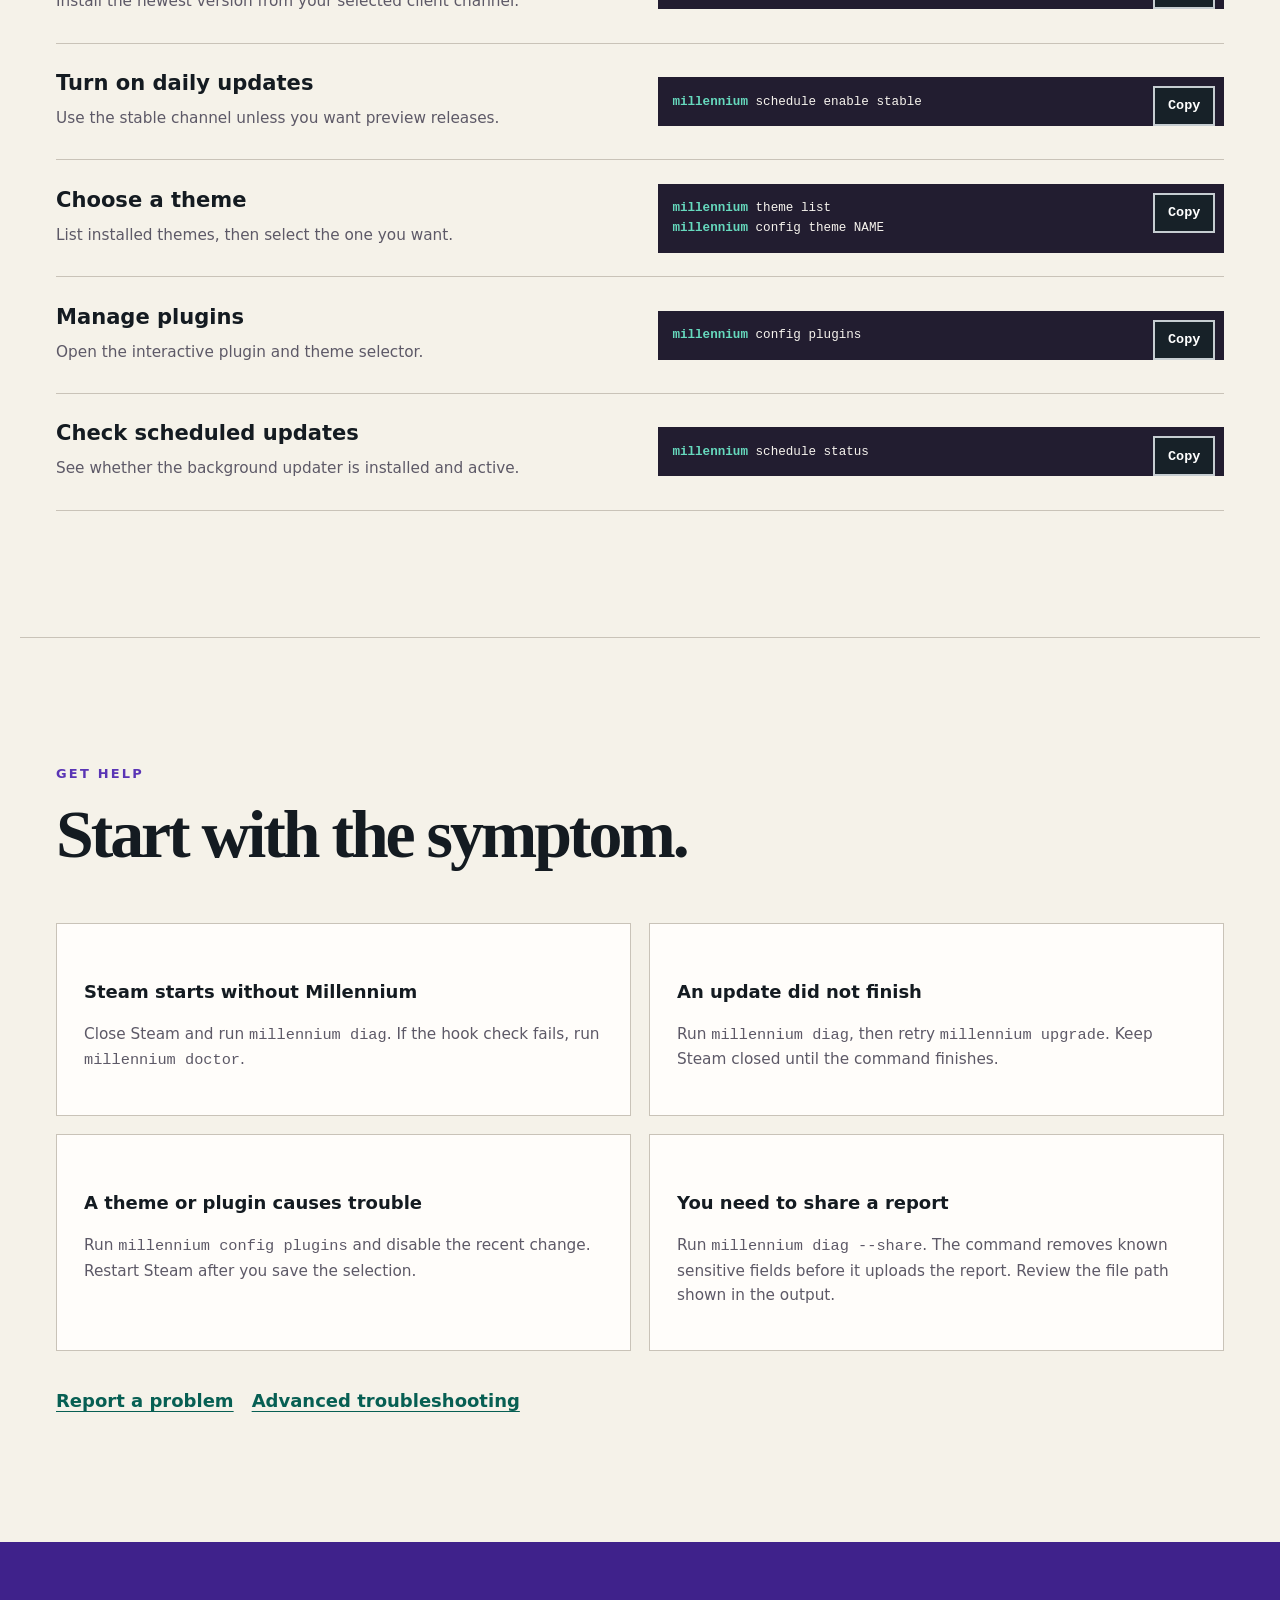
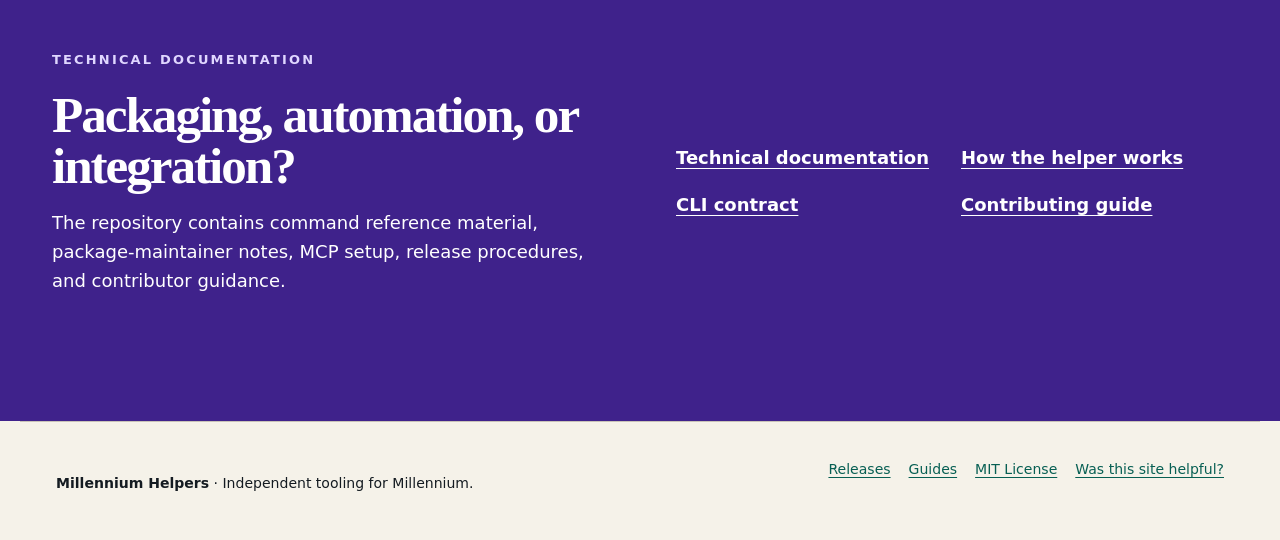
==== commit d073e4dc: "feat(pages): animate health signal" ====
--- a/site/index.html
+++ b/site/index.html
@@ -1,5 +1,5 @@
 <!doctype html>
-<html lang="en">
+<html lang="en" data-color-mode-storage="millennium-site-color-mode">
 <head>
   <meta charset="utf-8">
   <meta name="viewport" content="width=device-width, initial-scale=1">
@@ -22,21 +22,25 @@
   <meta name="theme-color" content="#17151f">
   <title>Millennium Helpers: keep Millennium healthy</title>
   <link rel="stylesheet" href="styles.css">
+  <link rel="stylesheet" href="assets/syntax-highlight.css">
   <link rel="stylesheet" href="guide.css">
   <link rel="stylesheet" href="accessibility.css">
-  <link rel="stylesheet" href="assets/site.css">
-  <link rel="stylesheet" href="assets/motion.css">
+  <script src="assets/theme.js"></script>
+<link rel="stylesheet" href="assets/site.css">
+<link rel="stylesheet" href="assets/theme-modes.css">
+<link rel="stylesheet" href="assets/motion.css">
   <style>@media(max-width:480px){.site-header{flex-wrap:wrap;gap:1rem}.header-search{order:3;width:100%;min-width:0}.header-search input{flex:1;min-width:0;width:auto}}</style>
   <link rel="icon" href="assets/favicon.png" type="image/png">
   <link rel="apple-touch-icon" href="assets/apple-touch-icon.png">
   <link rel="manifest" href="site.webmanifest">
   <script src="assets/site.js" defer></script>
+  <script src="assets/syntax-highlight.js" defer></script>
 </head>
 <body data-root="">
   <a class="skip-link" href="#main">Skip to content</a>
   <header class="site-header">
     <a class="brand" href="./"><span class="brand-mark" aria-hidden="true">M</span><span>Millennium<br><b>Helpers</b></span></a>
-    <nav aria-label="Primary navigation"><a href="install/">Install</a><a href="guide/">Use it</a><a href="help/">Get help</a><a href="architecture/">How it works</a><a class="github" href="https://github.com/bolens/millennium-helpers">GitHub</a></nav>
+    <nav aria-label="Primary navigation"><a href="install/">Install</a><a href="guide/">Use it</a><a href="help/">Get help</a><a href="architecture/">How it works</a><a href="changelog/">Changelog</a><a class="github" href="https://github.com/bolens/millennium-helpers">GitHub</a></nav>
     <form class="header-search" action="search/" role="search"><label class="sr-only" for="home-search">Search the guides</label><input id="home-search" name="q" type="search" placeholder="Search guides"><button type="submit">Search</button></form>
   </header>
 
@@ -49,11 +53,7 @@
         <div class="actions"><a class="button primary" href="install/">Install helpers</a><a class="button ghost" href="https://github.com/bolens/millennium-helpers/releases/latest">View __SITE_VERSION__</a></div>
       </div>
       <div class="status-card" aria-label="Example Millennium diagnostic results">
-        <svg class="health-signal" viewBox="0 0 410 44" role="img" aria-label="A diagnostic signal passing through three checks and reaching a healthy result">
-          <path class="health-track" d="M16 22H394" pathLength="1"/>
-          <circle cx="16" cy="22" r="6"/><circle cx="142" cy="22" r="6"/><circle cx="268" cy="22" r="6"/><circle cx="394" cy="22" r="6"/>
-          <circle class="health-pulse" cx="16" cy="22" r="5"/>
-        </svg>
+        <svg class="health-signal" viewBox="0 0 410 40" aria-hidden="true"><path d="M16 20H394" pathLength="1"/><g><circle cx="16" cy="20" r="6"/><circle cx="142" cy="20" r="6"/><circle cx="268" cy="20" r="6"/><circle cx="394" cy="20" r="6"/></g><circle class="health-pulse" cx="16" cy="20" r="7"/></svg>
         <p class="card-label">millennium diag</p>
         <div><span class="check" aria-hidden="true">✓</span><p><b>Steam Client</b><small>Running</small></p><strong>healthy</strong></div>
         <div><span class="check" aria-hidden="true">✓</span><p><b>Millennium hook</b><small>Active and verified</small></p><strong>healthy</strong></div>
--- a/site/assets/syntax-highlight.css
+++ b/site/assets/syntax-highlight.css
@@ -0,0 +1,14 @@
+pre.syntax-shell{
+  --syntax-command:var(--green,var(--mint,var(--accent)));
+  --syntax-option:var(--orange,var(--amber,var(--signal,var(--accent))));
+  --syntax-string:var(--cyan,var(--blue,var(--accent)));
+  --syntax-variable:var(--violet,var(--coral,var(--signal,var(--accent))));
+  --syntax-operator:var(--orange,var(--signal,var(--accent)));
+  --syntax-comment:var(--muted,#7b8790);
+}
+.syntax-shell .sh-command{color:var(--syntax-command);font-weight:800}
+.syntax-shell .sh-option{color:var(--syntax-option)}
+.syntax-shell :is(.sh-string,.sh-url){color:var(--syntax-string)}
+.syntax-shell .sh-variable{color:var(--syntax-variable)}
+.syntax-shell .sh-operator{color:var(--syntax-operator);font-weight:800}
+.syntax-shell .sh-comment{color:var(--syntax-comment);font-style:italic}
--- a/site/assets/theme-modes.css
+++ b/site/assets/theme-modes.css
@@ -0,0 +1,5 @@
+:root[data-color-scheme="light"]{color-scheme:light;--ink:#17151f!important;--paper:#f7f4ee!important;--surface:#fffdfa!important;--subtle:#5d5967!important;--line:#c9c3b8!important;--violet:#5a35b5!important;--violet-dark:#3f228b!important;--mint:#007f6b!important;--yellow:#f1c84b!important;--focus:#005fcc!important;--guide-bg:#f5f2e9;--guide-card:#fffdf7;--guide-ink:#141b21;--guide-muted:#4d5960;--guide-line:#b9b3a5;--guide-accent:#075f53;--guide-focus:#006dff;--guide-code:#0b1115}
+:root[data-color-scheme="dark"]{color-scheme:dark;--ink:#f7f4ee!important;--paper:#14121a!important;--surface:#1e1a28!important;--subtle:#cbc6d4!important;--line:#625d6d!important;--violet:#bca7ff!important;--violet-dark:#9379e8!important;--mint:#52d4ba!important;--yellow:#d9a91d!important;--focus:#78aaff!important;--guide-bg:#12191d;--guide-card:#192328;--guide-ink:#f6f2e8;--guide-muted:#c7d0d4;--guide-line:#58636a;--guide-accent:#66d9bd;--guide-focus:#78aaff;--guide-code:#080d10}
+.color-mode-picker{display:inline-flex;align-items:center;gap:.4rem;color:var(--guide-muted);font-size:.72rem;font-weight:750}.color-mode-picker select{max-width:8rem;padding:.35rem .55rem;border:1px solid var(--guide-line);background:var(--guide-card);color:var(--guide-ink);font:inherit}
+@media(max-width:850px){.color-mode-picker span{position:absolute;width:1px;height:1px;overflow:hidden;clip:rect(0,0,0,0)}}
+:root[data-color-scheme="light"] .button.primary{color:#fff}:root[data-color-scheme="light"] .install>div:first-child>p:last-child{color:#494552}:root[data-color-scheme="light"] pre.syntax-shell{--syntax-command:#66d9bd;--syntax-option:#f1c84b;--syntax-string:#bca7ff;--syntax-variable:#f0a6ca;--syntax-operator:#f1c84b;--syntax-comment:#c7d0d4}
--- a/site/assets/motion.css
+++ b/site/assets/motion.css
@@ -1,51 +1,7 @@
-/* Diagnostic heartbeat: one calm signal connects the health checks. */
-.health-signal {
-  display: block;
-  width: 100%;
-  height: 2.75rem;
-  margin: 0 0 .4rem;
-  overflow: visible;
-}
-.health-signal path {
-  fill: none;
-  stroke: var(--line);
-  stroke-width: 2;
-  stroke-linecap: round;
-  vector-effect: non-scaling-stroke;
-}
-.health-signal .health-track {
-  stroke: var(--mint);
-  stroke-dasharray: .09 .035;
-  animation: health-track 4.8s linear infinite;
-}
-.health-signal circle {
-  fill: var(--surface);
-  stroke: var(--violet);
-  stroke-width: 3;
-}
-.health-signal .health-pulse {
-  fill: var(--yellow);
-  stroke: none;
-  filter: drop-shadow(0 0 7px color-mix(in srgb, var(--yellow) 75%, transparent));
-  animation: health-pulse 4.8s cubic-bezier(.45, 0, .2, 1) infinite;
-}
-.status-card > div {
-  transition: background-color 180ms ease, transform 180ms ease;
-}
-.status-card > div:hover {
-  background: color-mix(in srgb, var(--mint) 8%, transparent);
-  transform: translateX(.2rem);
-}
-@keyframes health-track { to { stroke-dashoffset: -1; } }
-@keyframes health-pulse {
-  0%, 8% { transform: translateX(0); }
-  34% { transform: translateX(126px); }
-  62% { transform: translateX(252px); }
-  90%, 100% { transform: translateX(378px); }
-}
-@media (prefers-reduced-motion: reduce) {
-  .health-signal * { animation: none !important; }
-  .health-signal .health-pulse { transform: translateX(378px); }
-  .status-card > div { transition: none; }
-  .status-card > div:hover { transform: none; }
-}
+.health-signal { display:block; width:100%; height:2.5rem; margin-bottom:.6rem; overflow:visible; }
+.health-signal path { fill:none; stroke:var(--line); stroke-width:2; stroke-dasharray:.06 .03; animation:health-track 5.4s linear infinite; }
+.health-signal g circle { fill:var(--surface); stroke:var(--mint); stroke-width:2; }
+.health-signal .health-pulse { fill:var(--yellow); stroke:none; filter:drop-shadow(0 0 7px color-mix(in srgb,var(--yellow) 70%,transparent)); animation:health-pulse 5.4s cubic-bezier(.45,0,.2,1) infinite; }
+@keyframes health-track { to { stroke-dashoffset:-1; } }
+@keyframes health-pulse { 0%,8%{transform:translateX(0)}30%{transform:translateX(126px)}56%{transform:translateX(252px)}84%,100%{transform:translateX(378px)} }
+@media(prefers-reduced-motion:reduce){.health-signal *{animation:none!important}.health-signal .health-pulse{transform:translateX(378px)}}
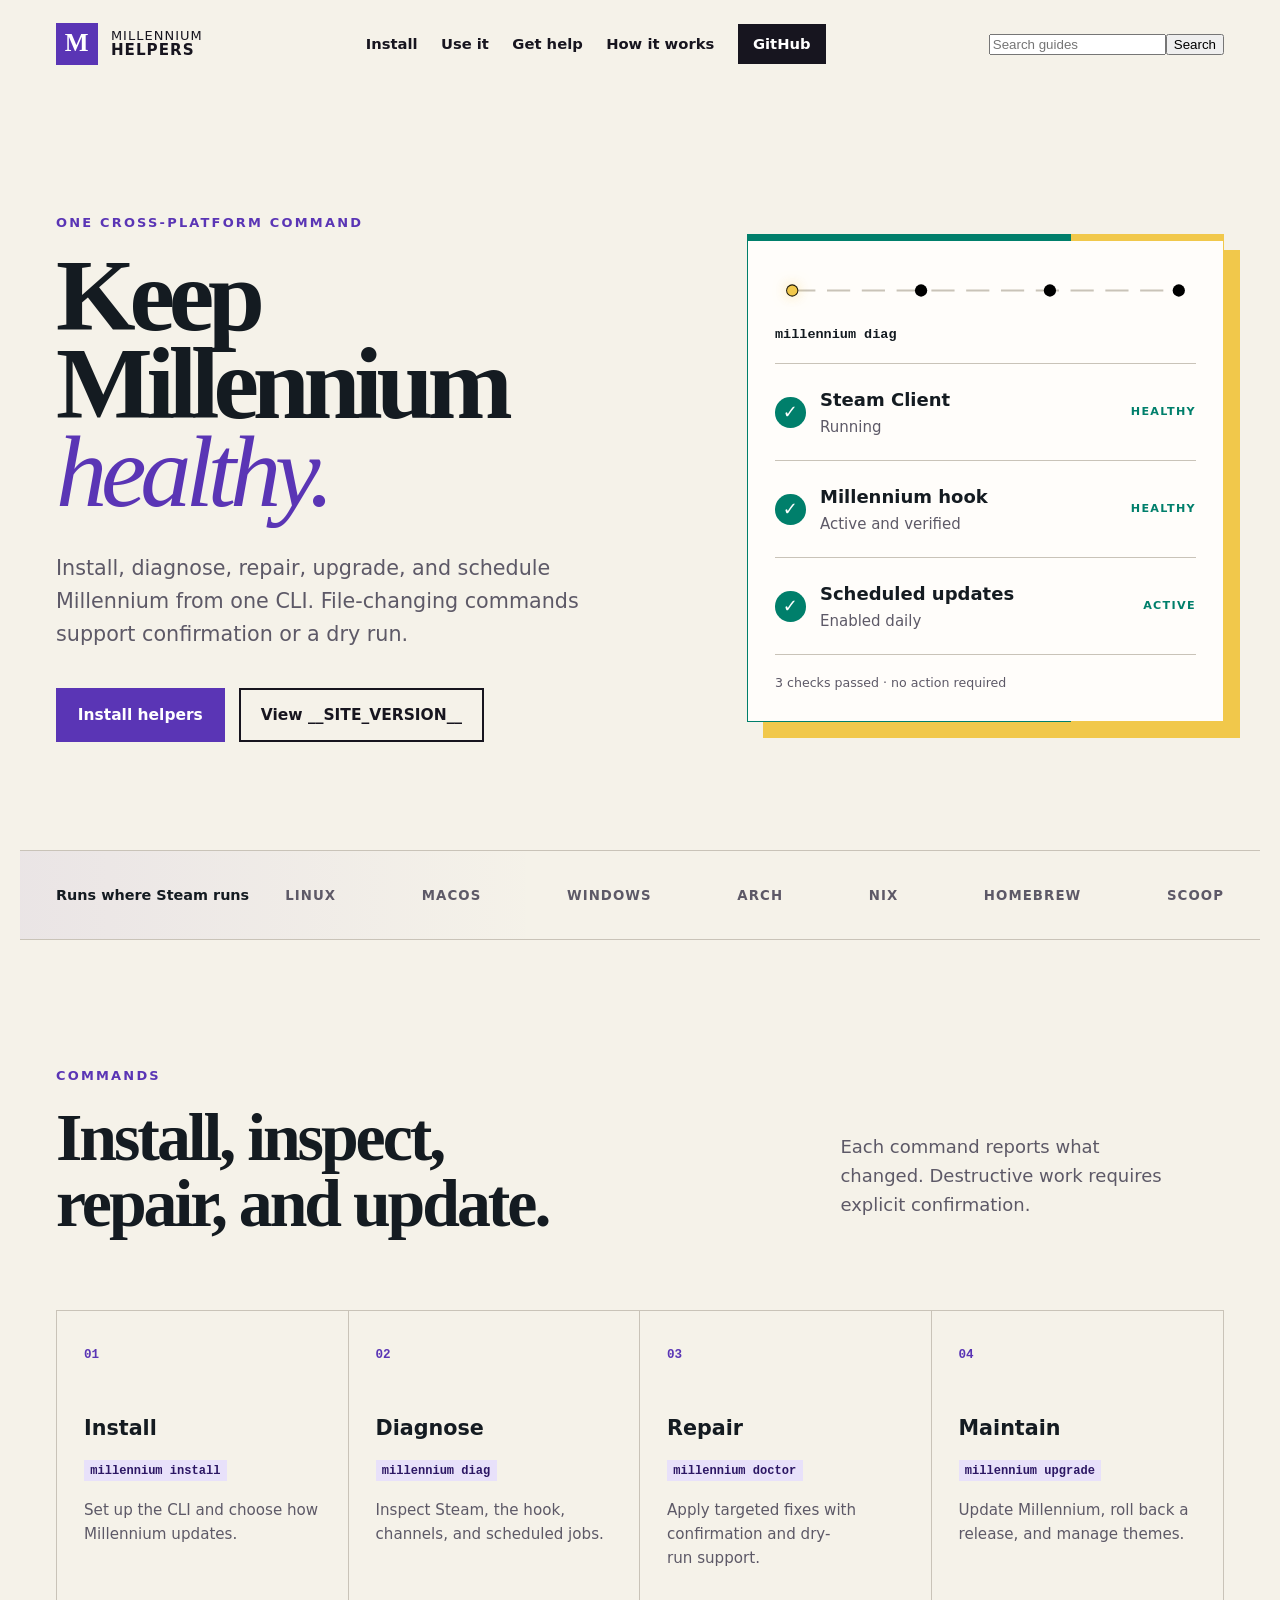
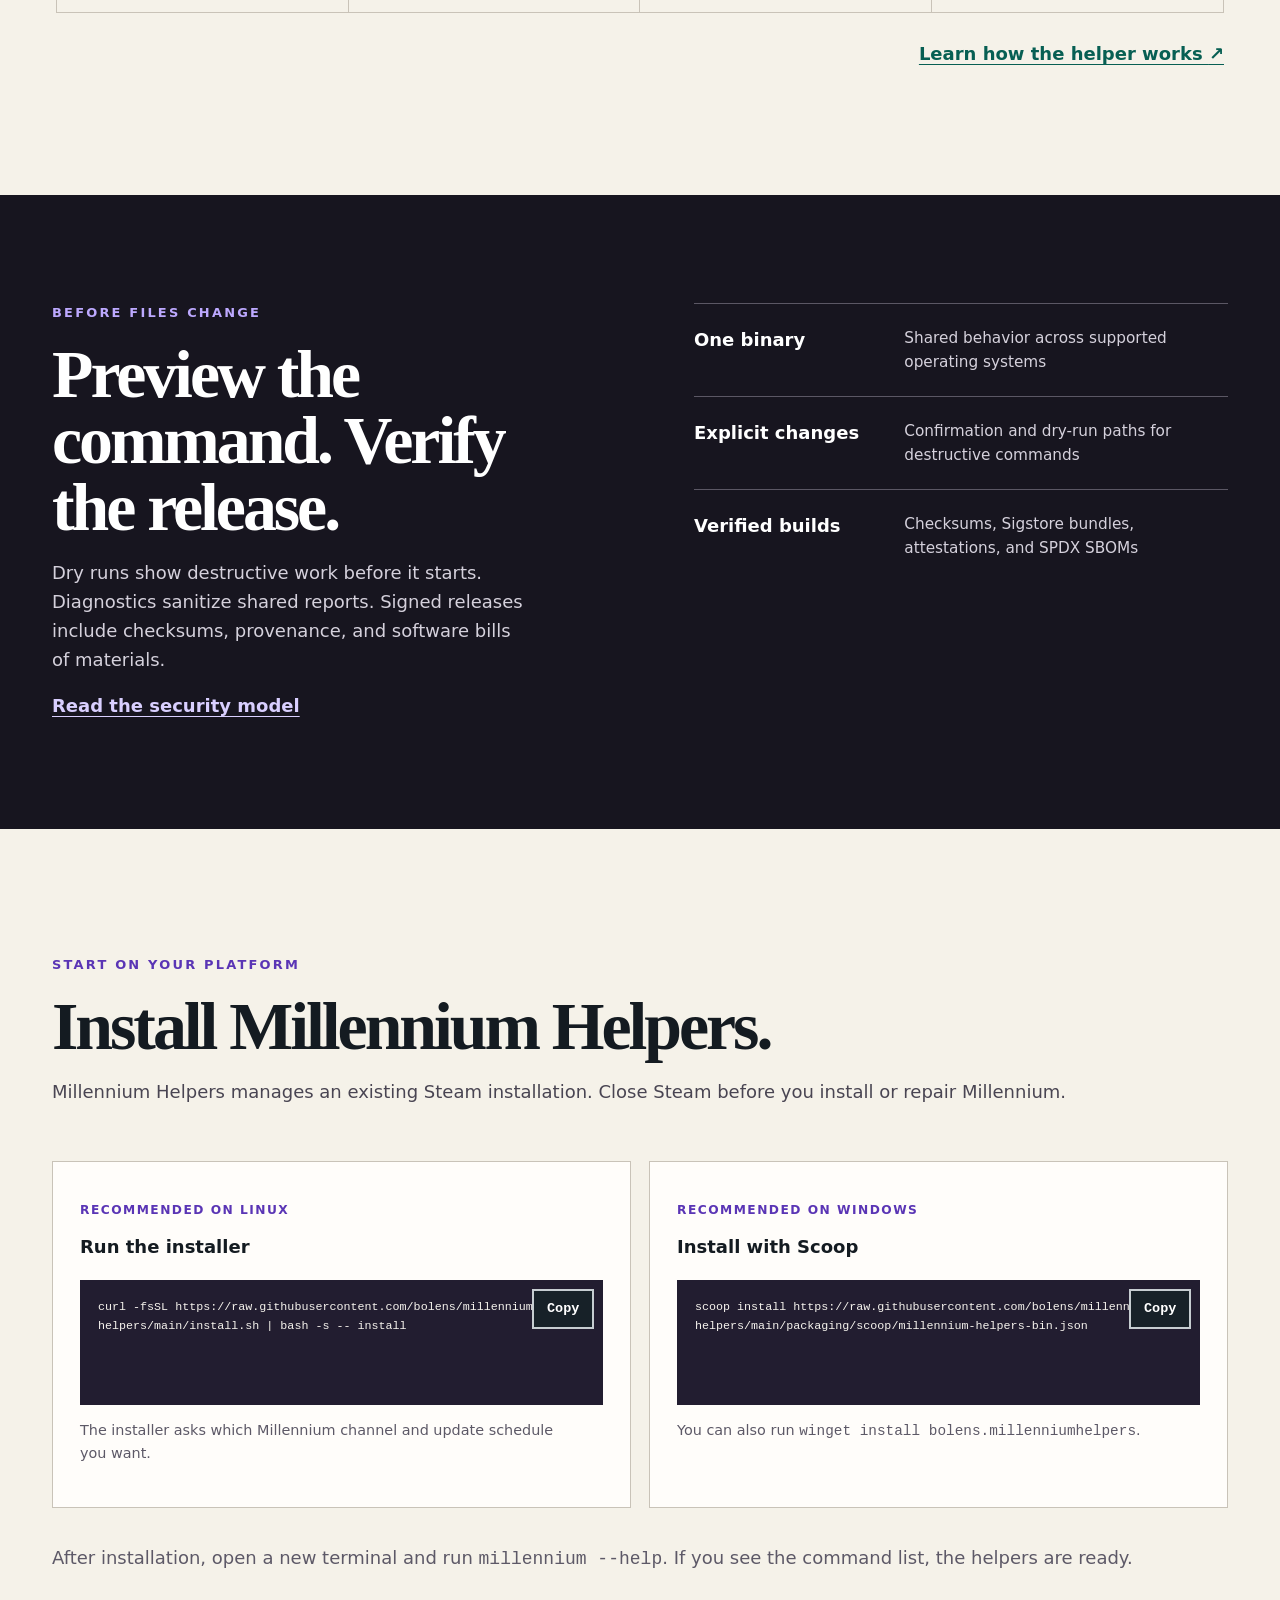
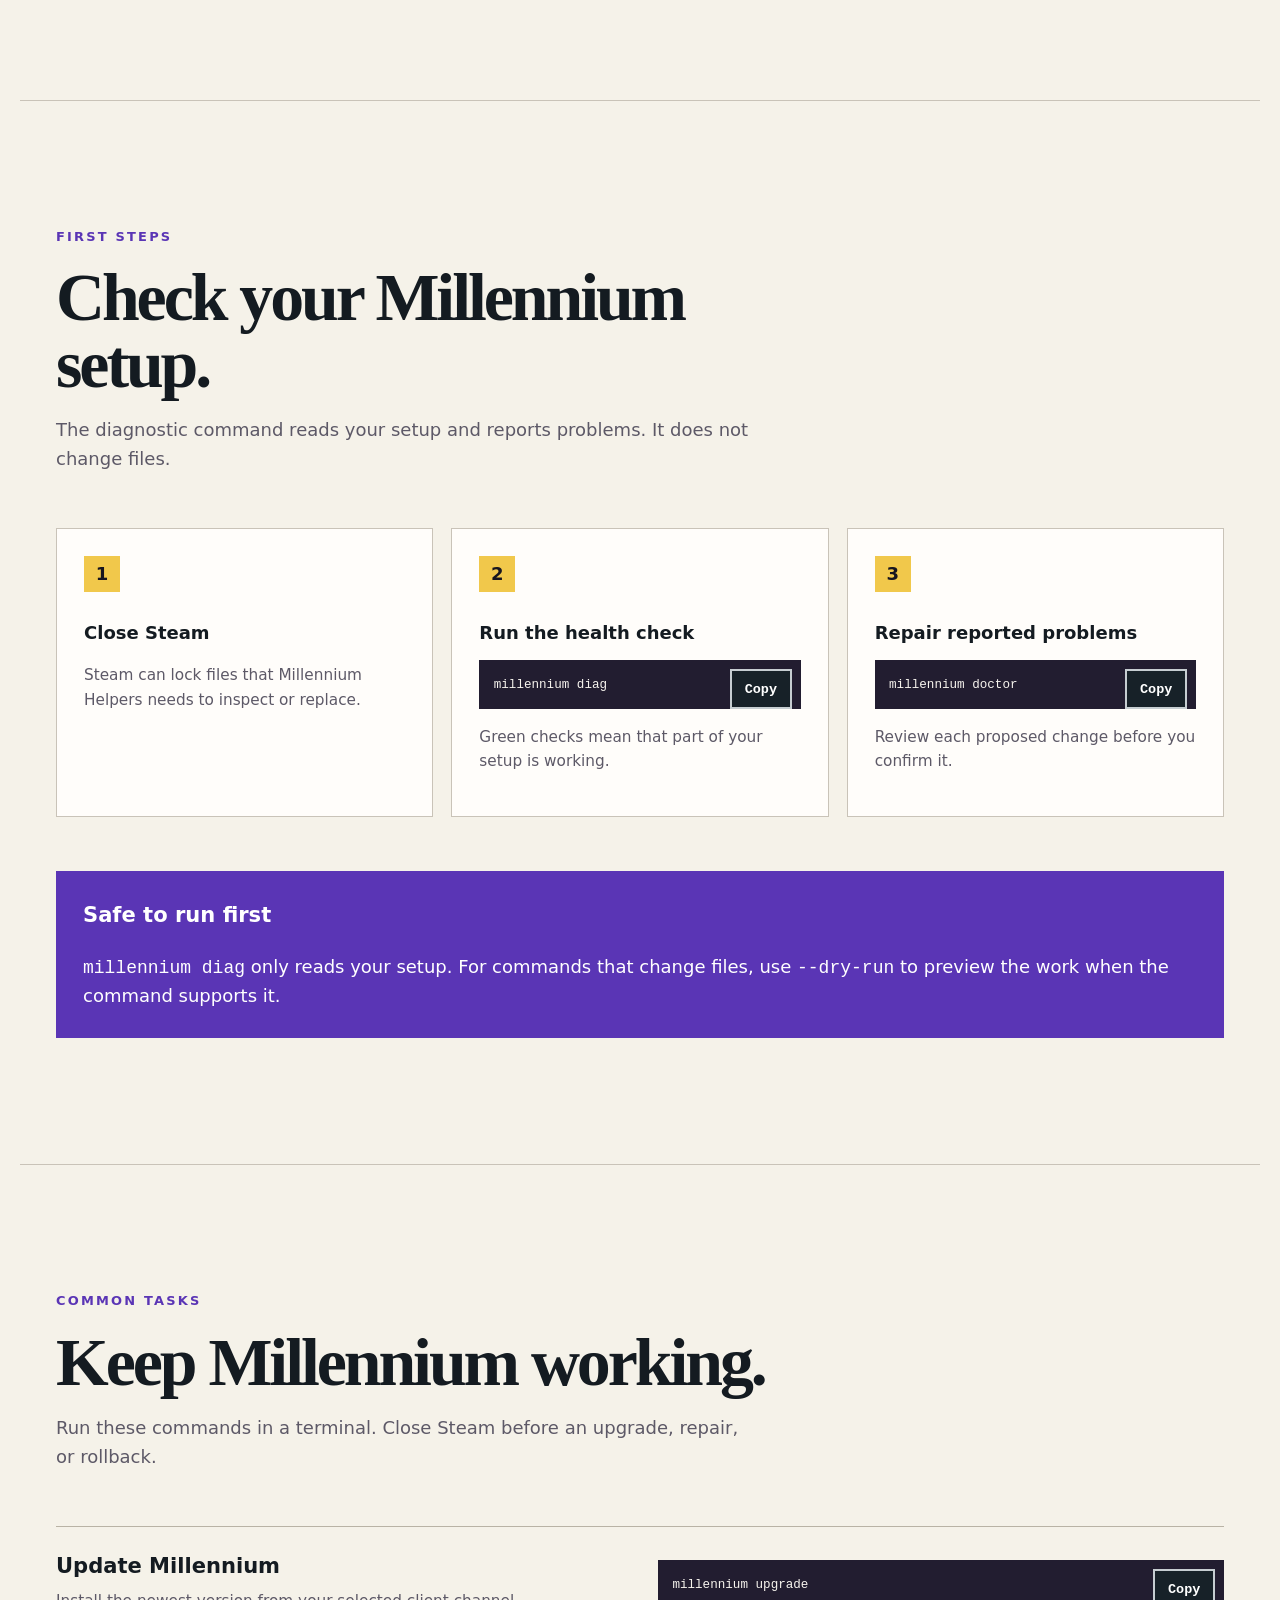
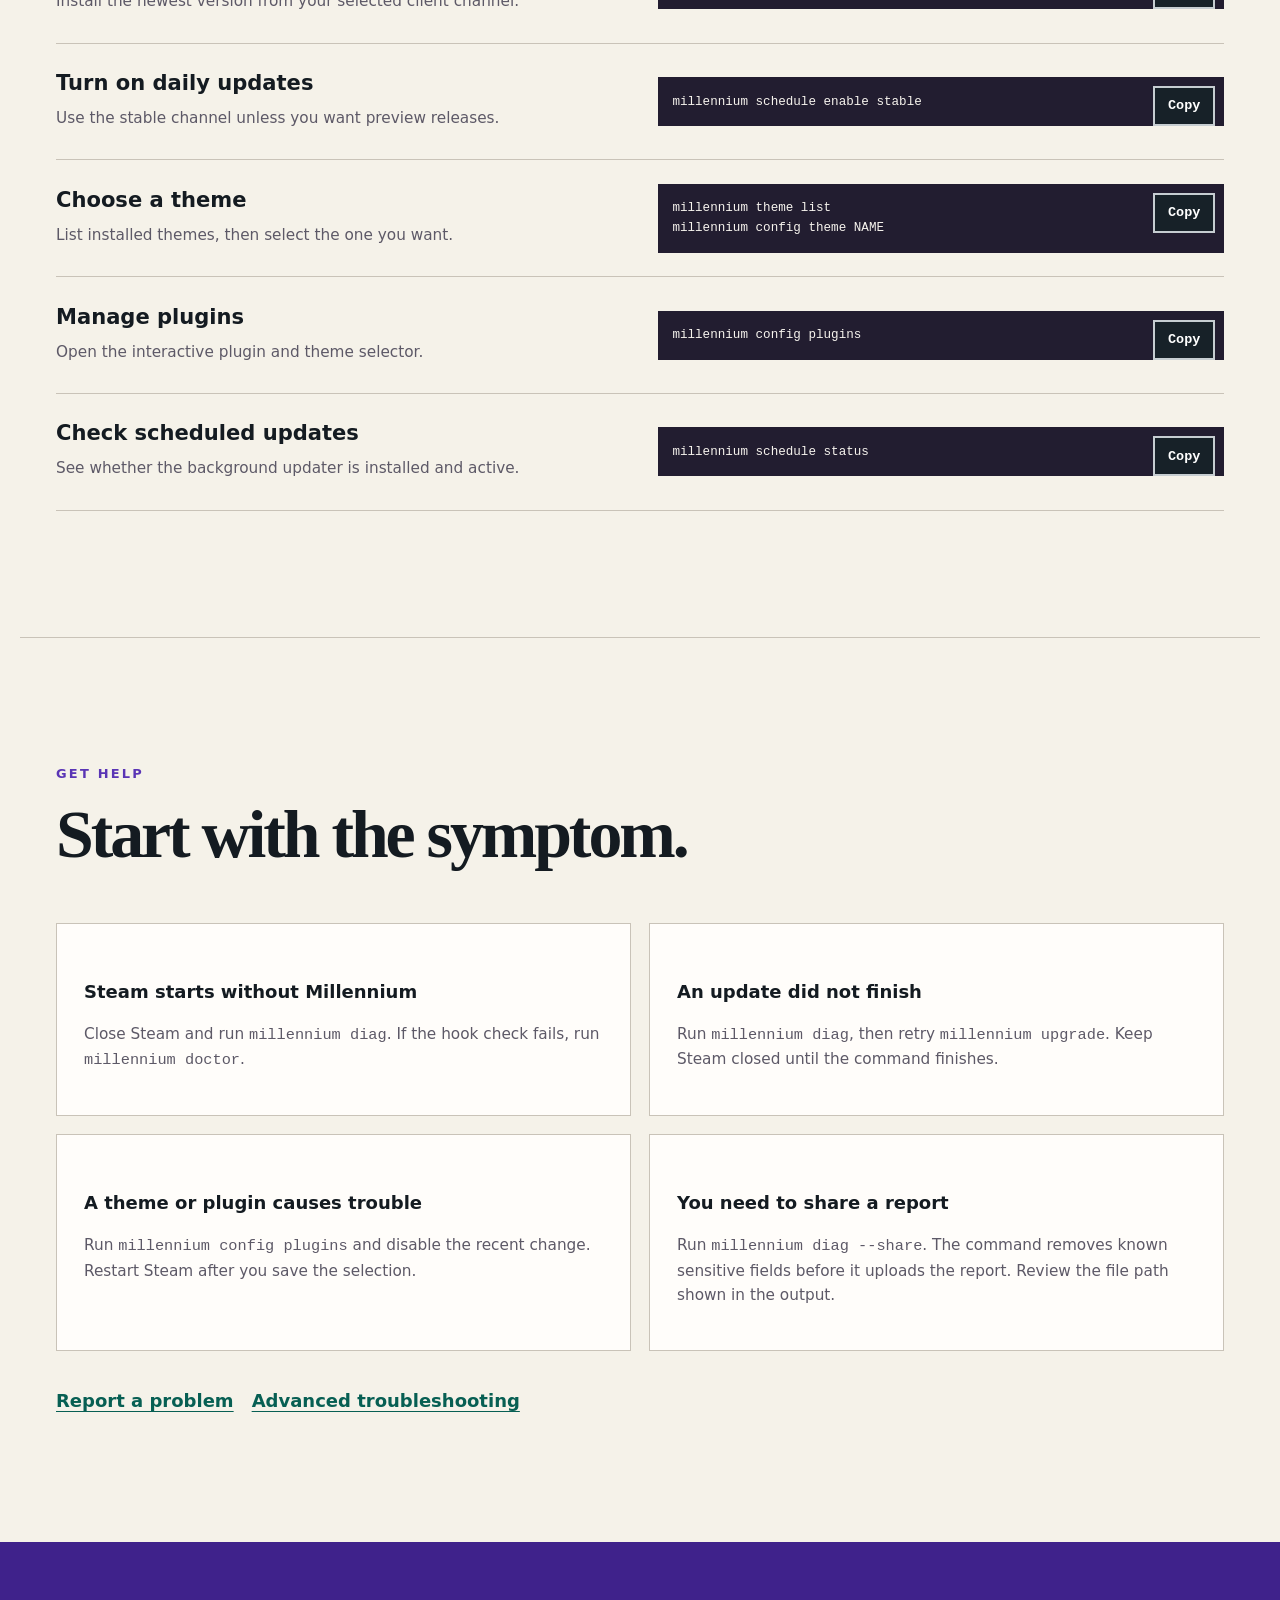
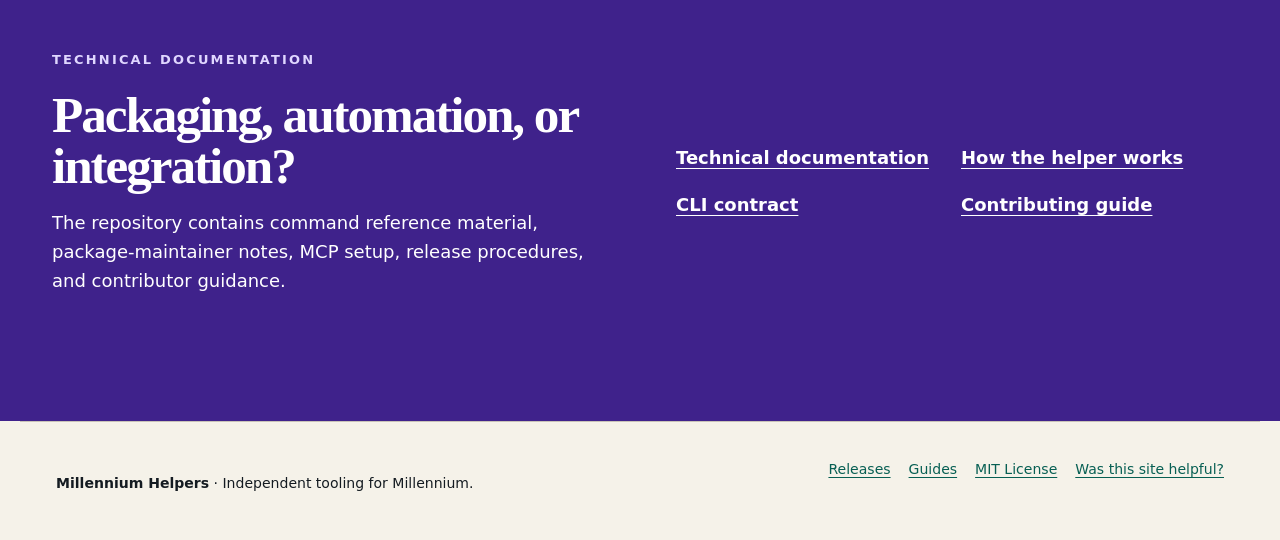
==== commit 11c1fe2a: "chore: preserve local editor and landscape improvements" ====
--- a/site/index.html
+++ b/site/index.html
@@ -1,5 +1,5 @@
 <!doctype html>
-<html lang="en" data-color-mode-storage="millennium-site-color-mode">
+<html lang="en">
 <head>
   <meta charset="utf-8">
   <meta name="viewport" content="width=device-width, initial-scale=1">
@@ -22,25 +22,21 @@
   <meta name="theme-color" content="#17151f">
   <title>Millennium Helpers: keep Millennium healthy</title>
   <link rel="stylesheet" href="styles.css">
-  <link rel="stylesheet" href="assets/syntax-highlight.css">
   <link rel="stylesheet" href="guide.css">
   <link rel="stylesheet" href="accessibility.css">
-  <script src="assets/theme.js"></script>
-<link rel="stylesheet" href="assets/site.css">
-<link rel="stylesheet" href="assets/theme-modes.css">
-<link rel="stylesheet" href="assets/motion.css">
-  <style>@media(max-width:480px){.site-header{flex-wrap:wrap;gap:1rem}.header-search{order:3;width:100%;min-width:0}.header-search input{flex:1;min-width:0;width:auto}}</style>
+  <link rel="stylesheet" href="assets/site.css">
+  <link rel="stylesheet" href="assets/motion.css">
+  <style>@media(max-width:480px){.site-header{flex-wrap:wrap;gap:1rem}.header-search{order:3;width:100%;min-width:0}.header-search input{flex:1;min-width:0;width:auto}}@media(orientation:landscape) and (max-height:560px){.hero{min-height:auto;padding-block:1.25rem;gap:1.5rem}.hero h1{font-size:clamp(2.75rem,7vw,3.5rem)}.intro{margin-block:.65rem;line-height:1.45}.status-card{align-self:start;padding:1rem}.status-card>div{padding:.65rem 0}}</style>
   <link rel="icon" href="assets/favicon.png" type="image/png">
   <link rel="apple-touch-icon" href="assets/apple-touch-icon.png">
   <link rel="manifest" href="site.webmanifest">
   <script src="assets/site.js" defer></script>
-  <script src="assets/syntax-highlight.js" defer></script>
 </head>
 <body data-root="">
   <a class="skip-link" href="#main">Skip to content</a>
   <header class="site-header">
     <a class="brand" href="./"><span class="brand-mark" aria-hidden="true">M</span><span>Millennium<br><b>Helpers</b></span></a>
-    <nav aria-label="Primary navigation"><a href="install/">Install</a><a href="guide/">Use it</a><a href="help/">Get help</a><a href="architecture/">How it works</a><a href="changelog/">Changelog</a><a class="github" href="https://github.com/bolens/millennium-helpers">GitHub</a></nav>
+    <nav aria-label="Primary navigation"><a href="install/">Install</a><a href="guide/">Use it</a><a href="help/">Get help</a><a href="architecture/">How it works</a><a class="github" href="https://github.com/bolens/millennium-helpers">GitHub</a></nav>
     <form class="header-search" action="search/" role="search"><label class="sr-only" for="home-search">Search the guides</label><input id="home-search" name="q" type="search" placeholder="Search guides"><button type="submit">Search</button></form>
   </header>
 
@@ -53,7 +49,11 @@
         <div class="actions"><a class="button primary" href="install/">Install helpers</a><a class="button ghost" href="https://github.com/bolens/millennium-helpers/releases/latest">View __SITE_VERSION__</a></div>
       </div>
       <div class="status-card" aria-label="Example Millennium diagnostic results">
-        <svg class="health-signal" viewBox="0 0 410 40" aria-hidden="true"><path d="M16 20H394" pathLength="1"/><g><circle cx="16" cy="20" r="6"/><circle cx="142" cy="20" r="6"/><circle cx="268" cy="20" r="6"/><circle cx="394" cy="20" r="6"/></g><circle class="health-pulse" cx="16" cy="20" r="7"/></svg>
+        <svg class="health-signal" viewBox="0 0 410 44" role="img" aria-label="A diagnostic signal passing through three checks and reaching a healthy result">
+          <path class="health-track" d="M16 22H394" pathLength="1"/>
+          <circle cx="16" cy="22" r="6"/><circle cx="142" cy="22" r="6"/><circle cx="268" cy="22" r="6"/><circle cx="394" cy="22" r="6"/>
+          <circle class="health-pulse" cx="16" cy="22" r="5"/>
+        </svg>
         <p class="card-label">millennium diag</p>
         <div><span class="check" aria-hidden="true">✓</span><p><b>Steam Client</b><small>Running</small></p><strong>healthy</strong></div>
         <div><span class="check" aria-hidden="true">✓</span><p><b>Millennium hook</b><small>Active and verified</small></p><strong>healthy</strong></div>
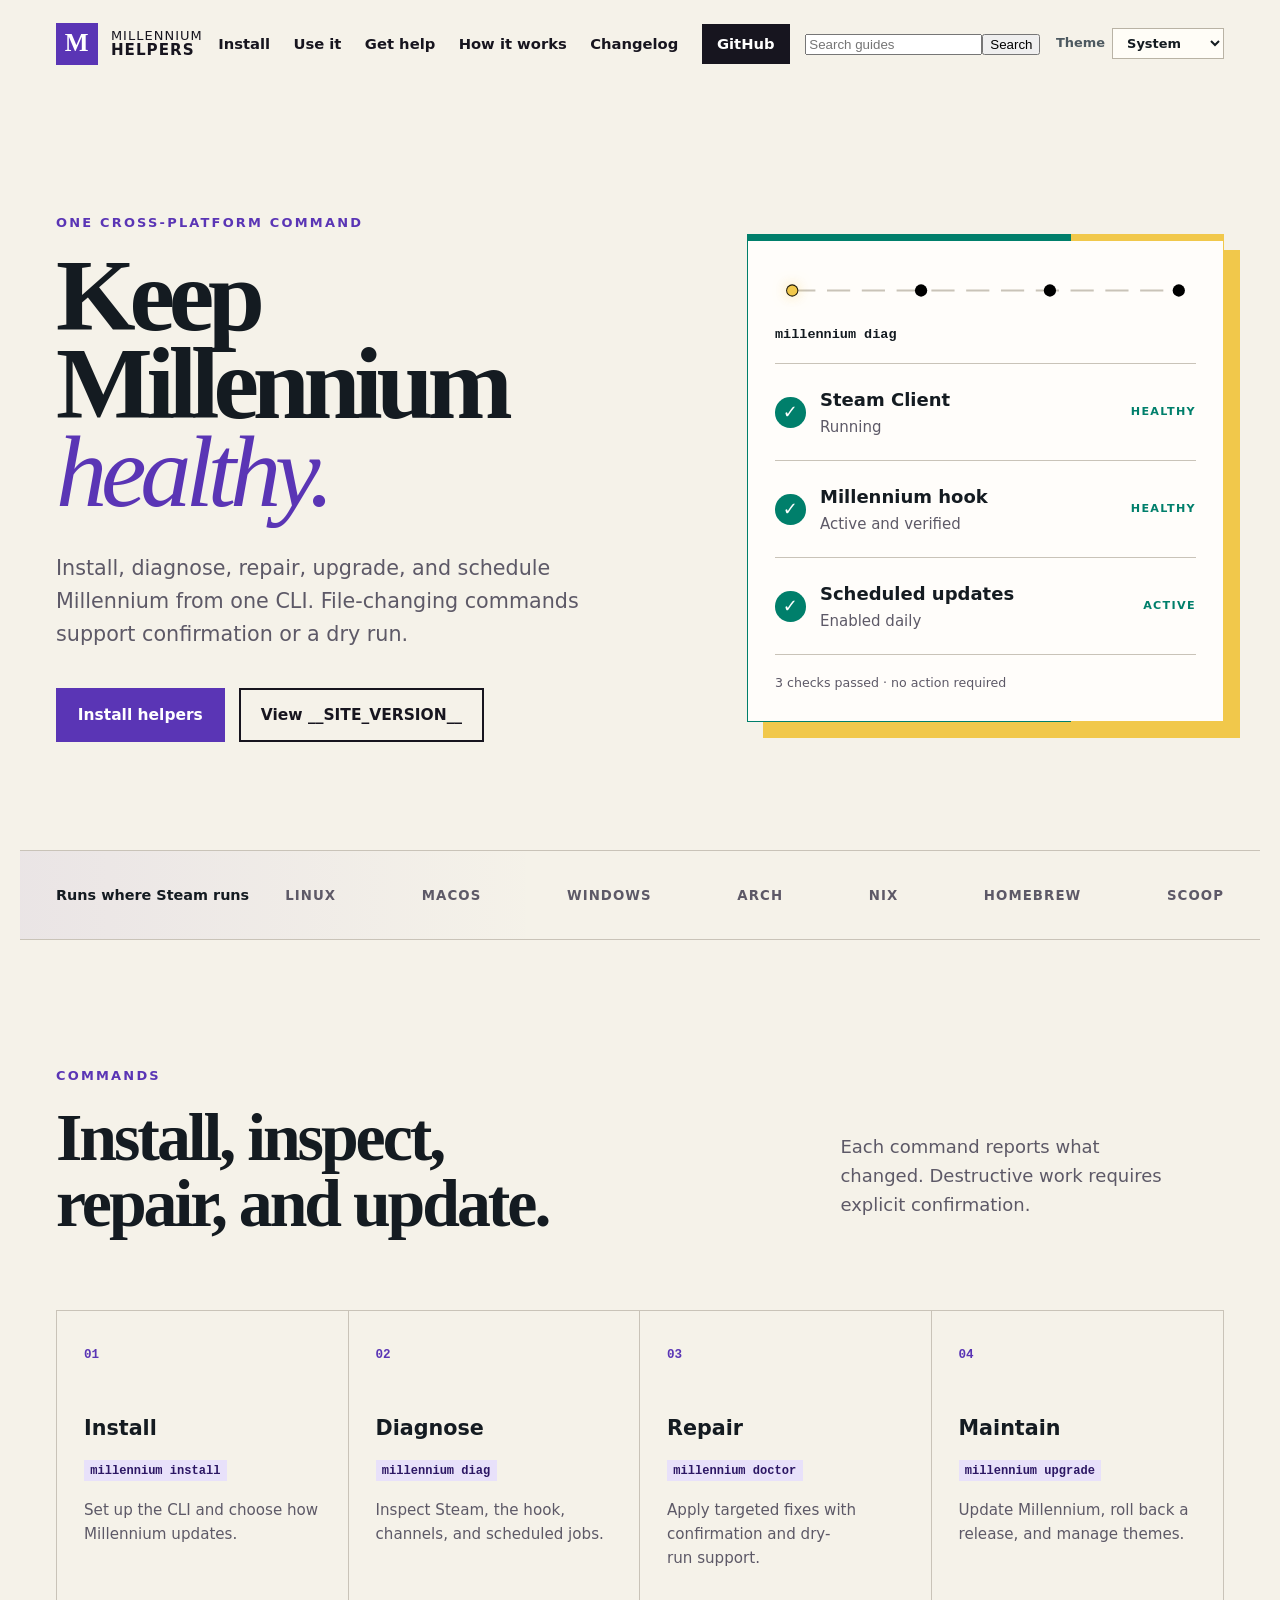
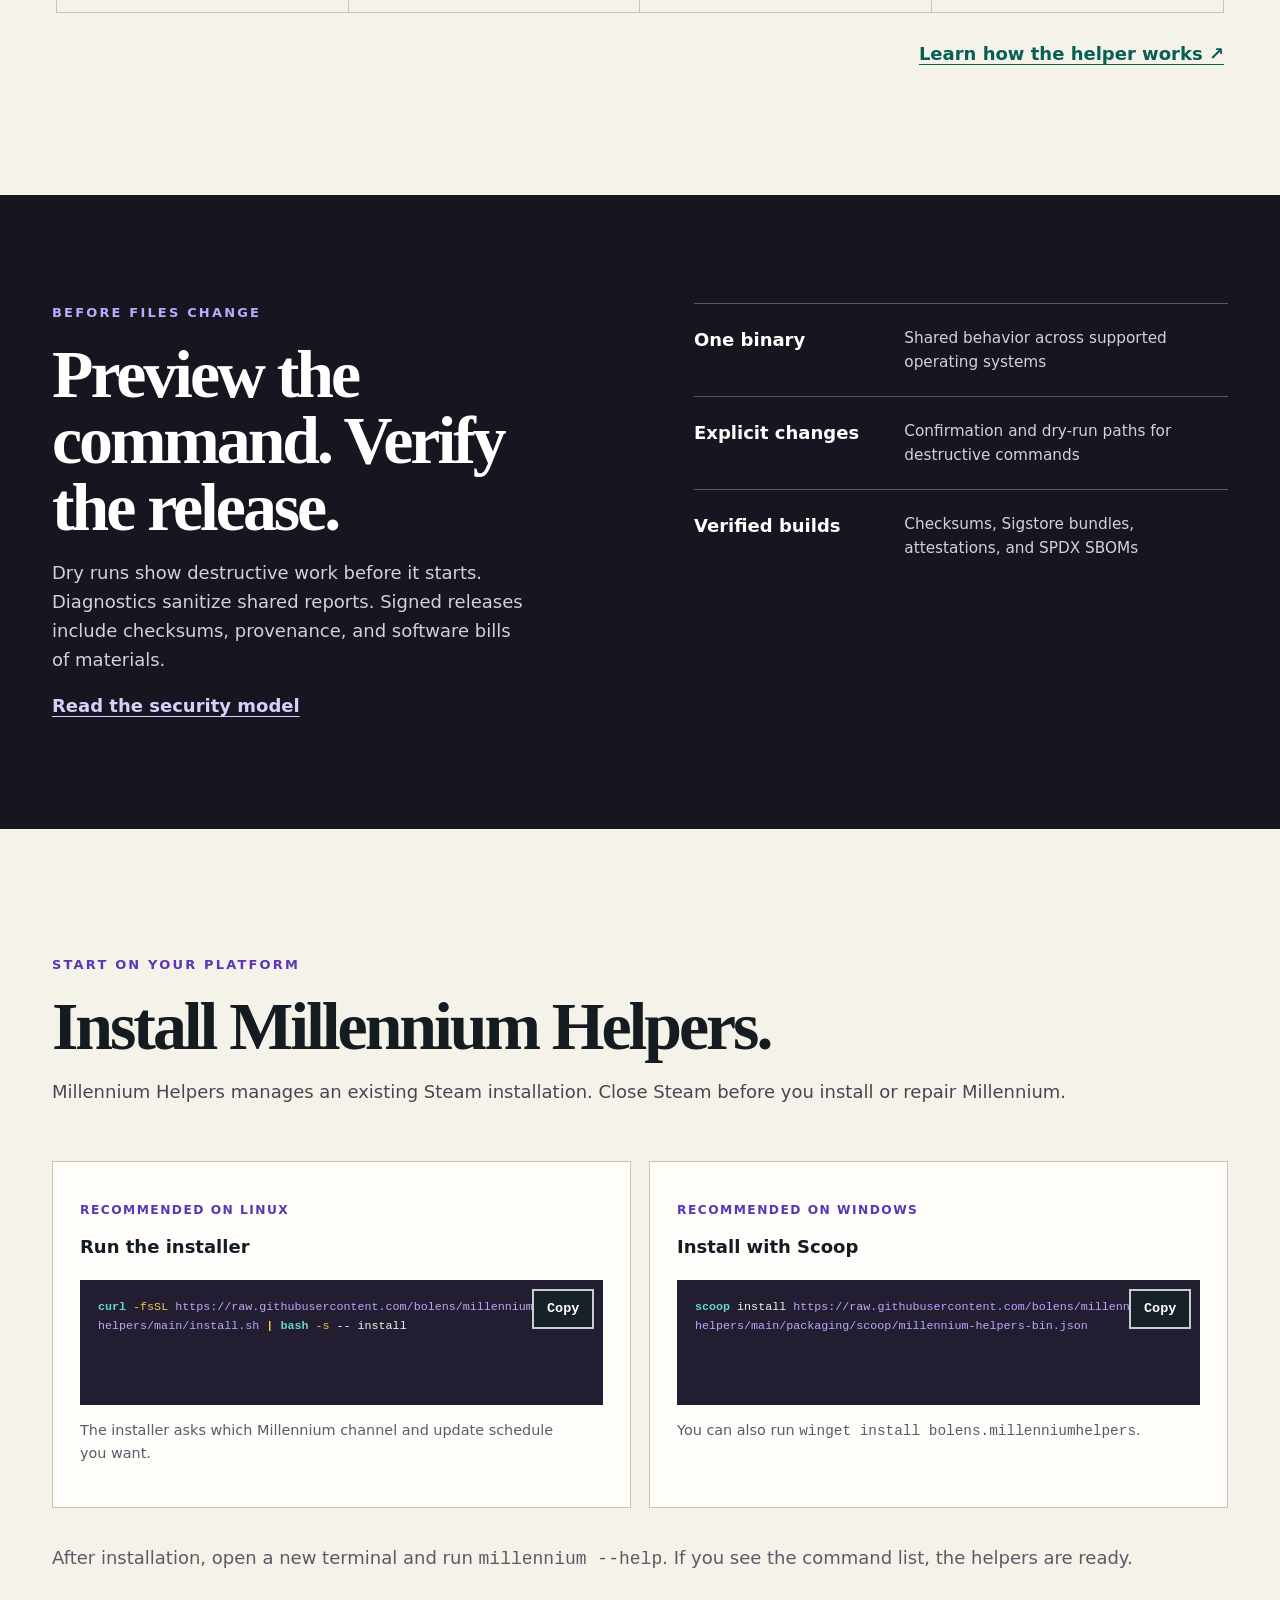
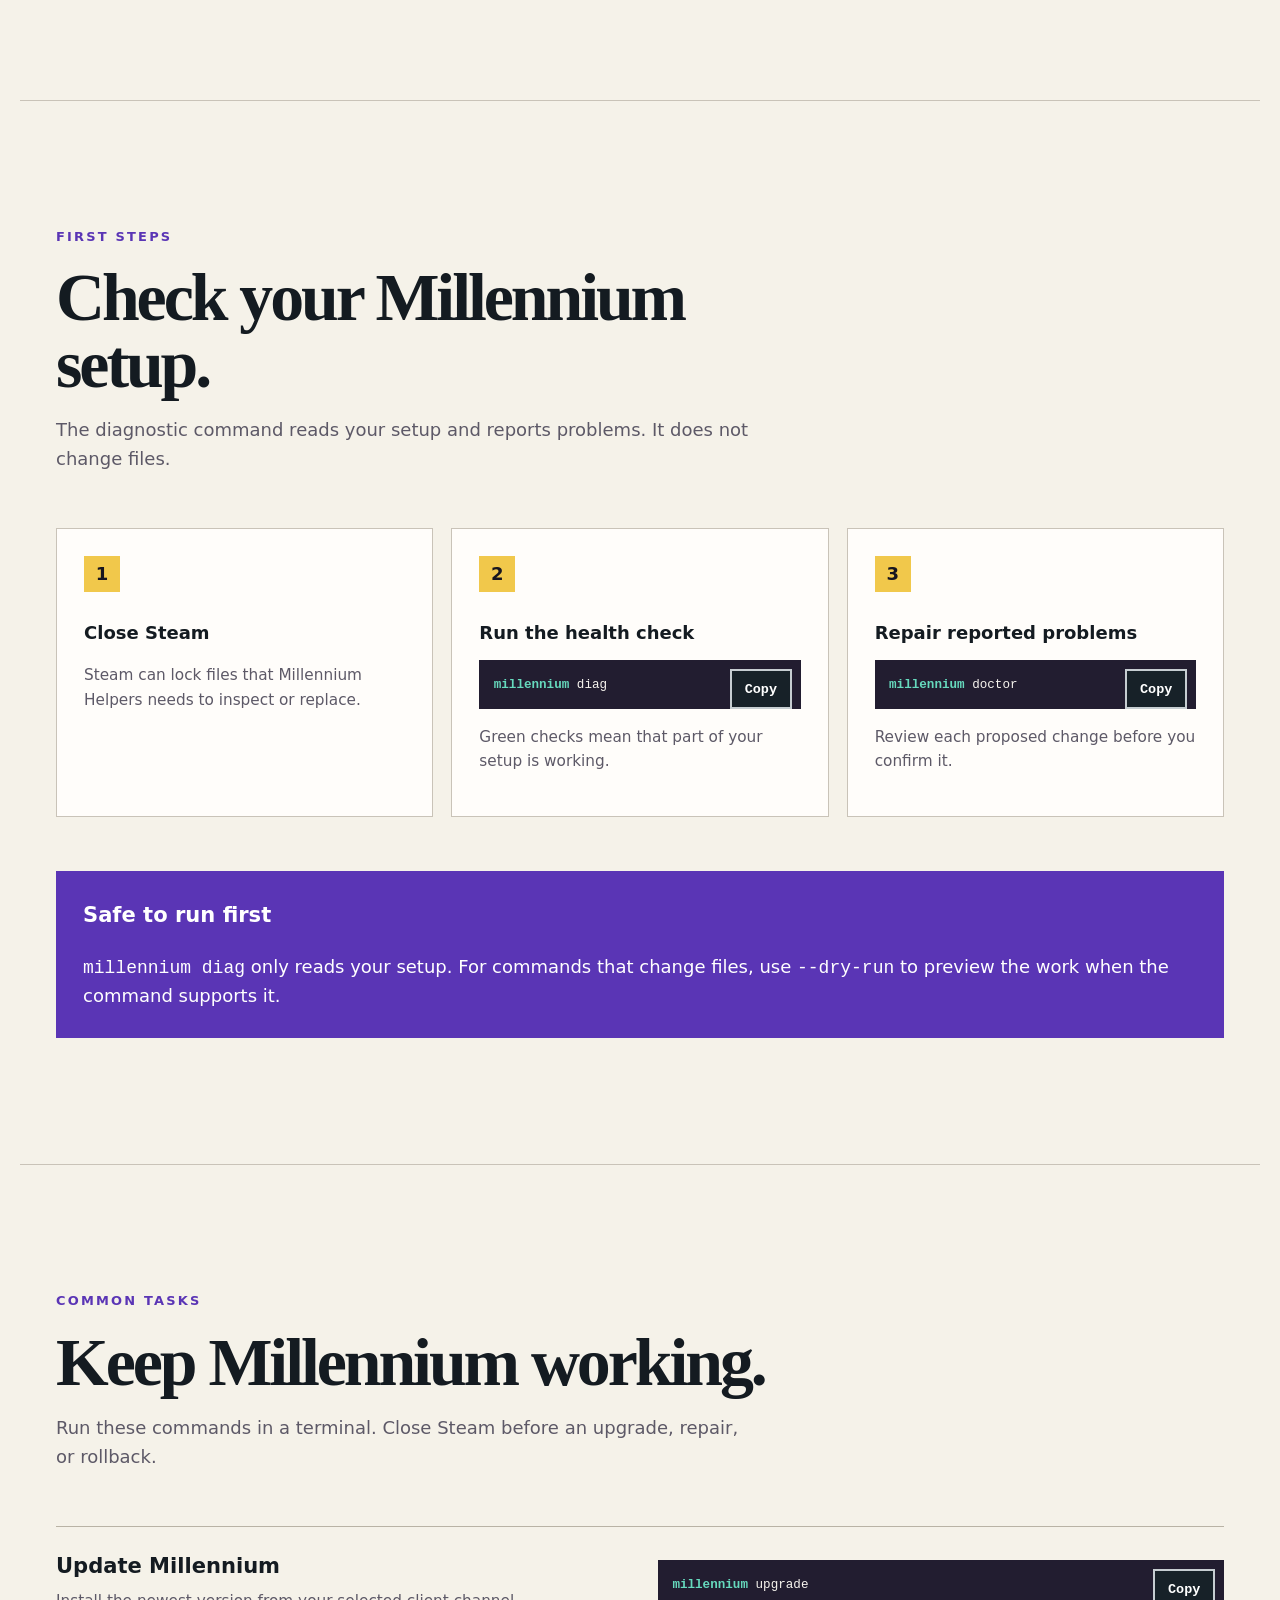
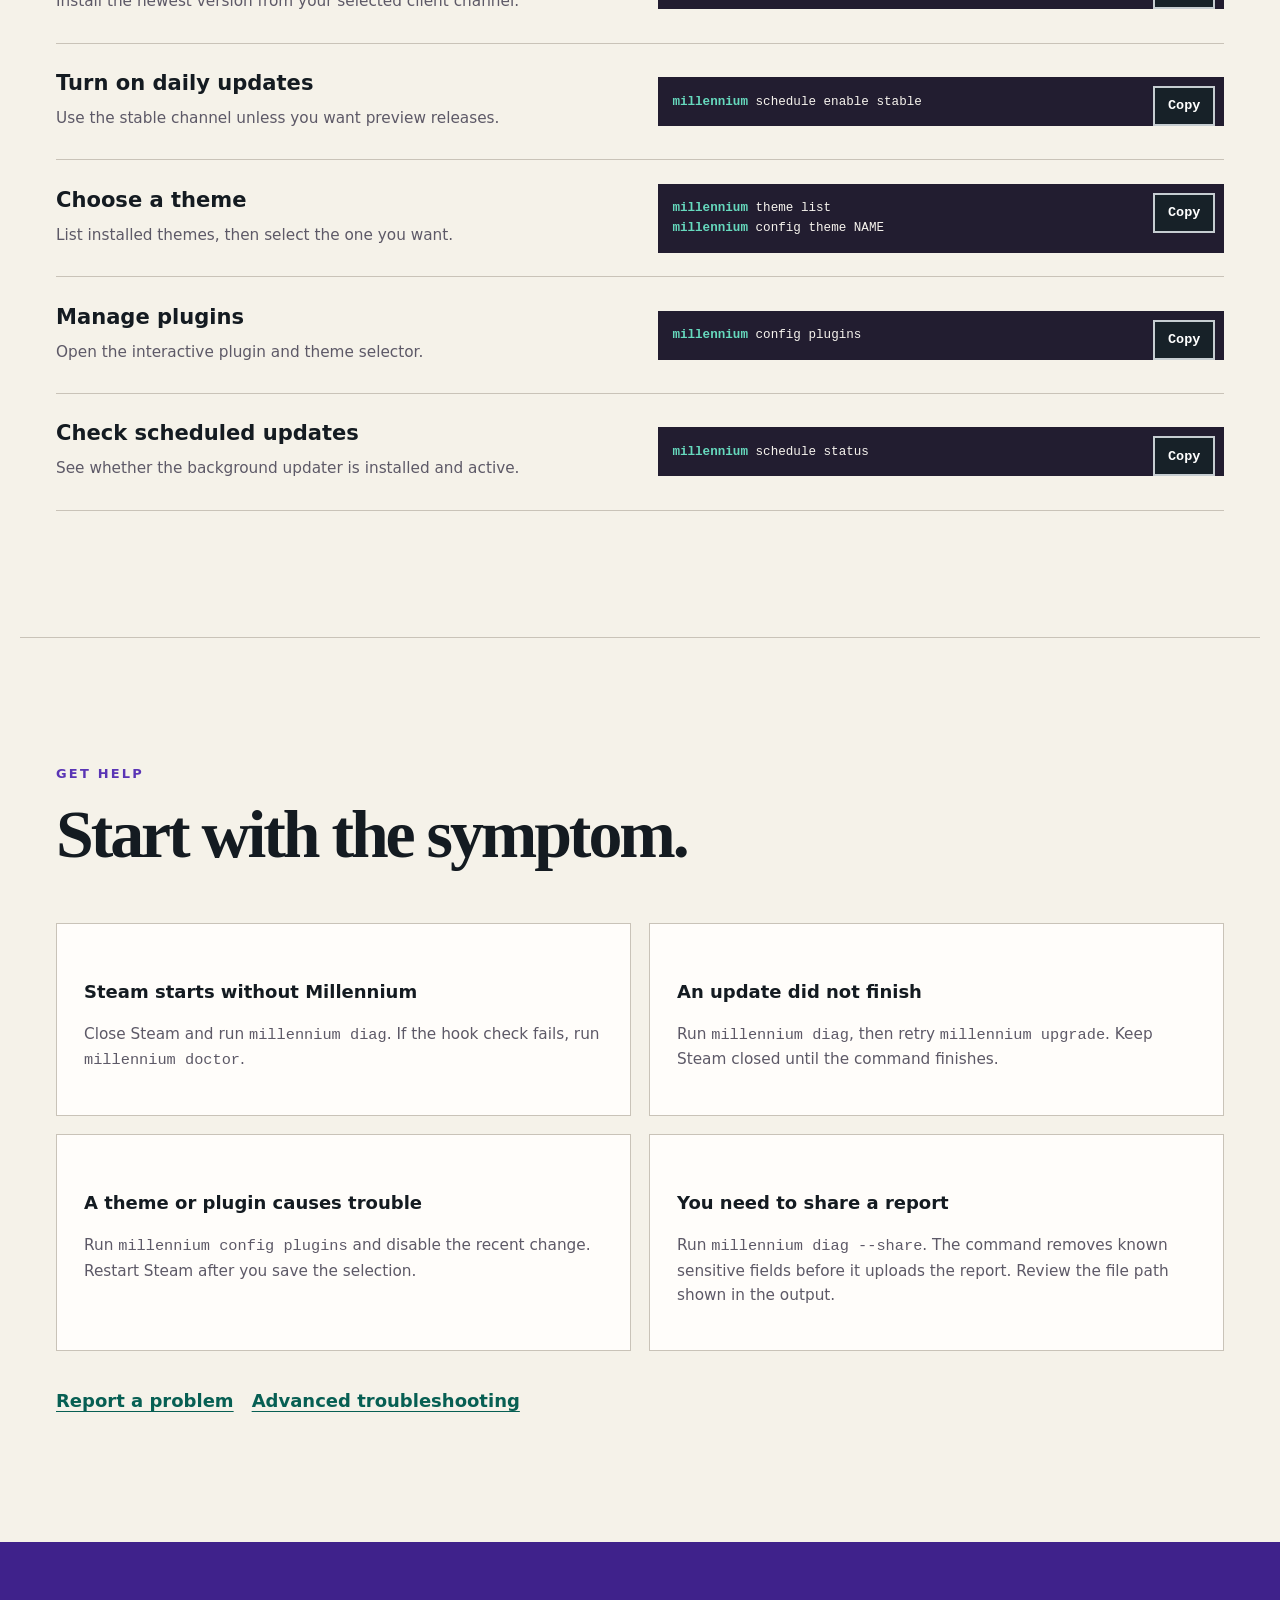
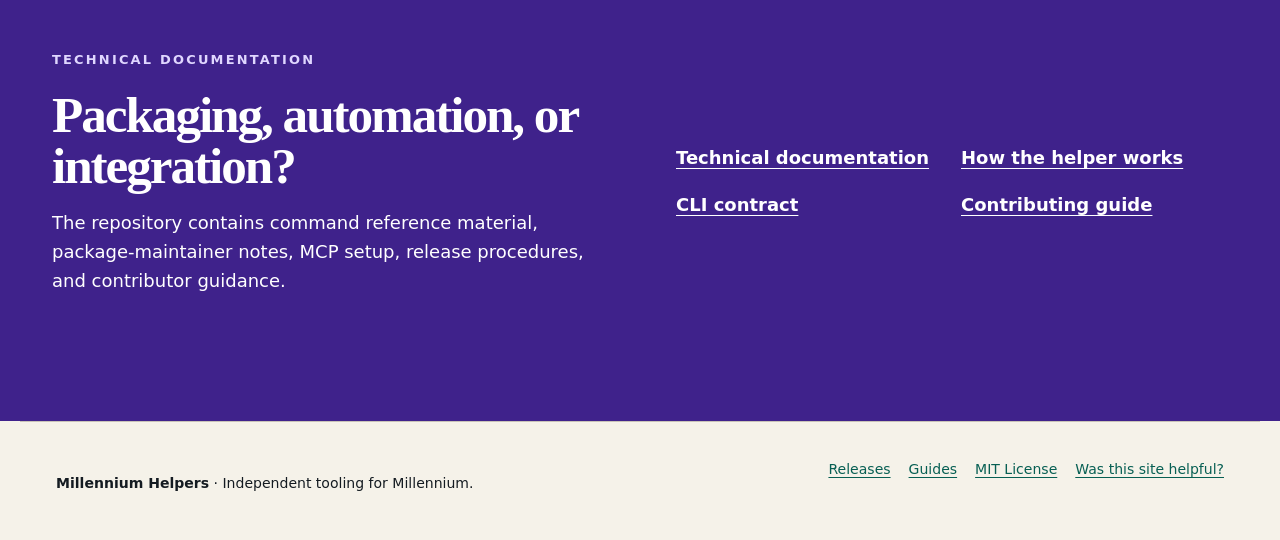
==== commit 23ddc3d2: "merge: reconcile local work with current main" ====
--- a/site/index.html
+++ b/site/index.html
@@ -1,5 +1,5 @@
 <!doctype html>
-<html lang="en">
+<html lang="en" data-color-mode-storage="millennium-site-color-mode">
 <head>
   <meta charset="utf-8">
   <meta name="viewport" content="width=device-width, initial-scale=1">
@@ -22,21 +22,25 @@
   <meta name="theme-color" content="#17151f">
   <title>Millennium Helpers: keep Millennium healthy</title>
   <link rel="stylesheet" href="styles.css">
+  <link rel="stylesheet" href="assets/syntax-highlight.css">
   <link rel="stylesheet" href="guide.css">
   <link rel="stylesheet" href="accessibility.css">
-  <link rel="stylesheet" href="assets/site.css">
-  <link rel="stylesheet" href="assets/motion.css">
+  <script src="assets/theme.js"></script>
+<link rel="stylesheet" href="assets/site.css">
+<link rel="stylesheet" href="assets/theme-modes.css">
+<link rel="stylesheet" href="assets/motion.css">
   <style>@media(max-width:480px){.site-header{flex-wrap:wrap;gap:1rem}.header-search{order:3;width:100%;min-width:0}.header-search input{flex:1;min-width:0;width:auto}}@media(orientation:landscape) and (max-height:560px){.hero{min-height:auto;padding-block:1.25rem;gap:1.5rem}.hero h1{font-size:clamp(2.75rem,7vw,3.5rem)}.intro{margin-block:.65rem;line-height:1.45}.status-card{align-self:start;padding:1rem}.status-card>div{padding:.65rem 0}}</style>
   <link rel="icon" href="assets/favicon.png" type="image/png">
   <link rel="apple-touch-icon" href="assets/apple-touch-icon.png">
   <link rel="manifest" href="site.webmanifest">
   <script src="assets/site.js" defer></script>
+  <script src="assets/syntax-highlight.js" defer></script>
 </head>
 <body data-root="">
   <a class="skip-link" href="#main">Skip to content</a>
   <header class="site-header">
     <a class="brand" href="./"><span class="brand-mark" aria-hidden="true">M</span><span>Millennium<br><b>Helpers</b></span></a>
-    <nav aria-label="Primary navigation"><a href="install/">Install</a><a href="guide/">Use it</a><a href="help/">Get help</a><a href="architecture/">How it works</a><a class="github" href="https://github.com/bolens/millennium-helpers">GitHub</a></nav>
+    <nav aria-label="Primary navigation"><a href="install/">Install</a><a href="guide/">Use it</a><a href="help/">Get help</a><a href="architecture/">How it works</a><a href="changelog/">Changelog</a><a class="github" href="https://github.com/bolens/millennium-helpers">GitHub</a></nav>
     <form class="header-search" action="search/" role="search"><label class="sr-only" for="home-search">Search the guides</label><input id="home-search" name="q" type="search" placeholder="Search guides"><button type="submit">Search</button></form>
   </header>
 
--- a/site/assets/syntax-highlight.css
+++ b/site/assets/syntax-highlight.css
@@ -0,0 +1,14 @@
+pre.syntax-shell{
+  --syntax-command:var(--green,var(--mint,var(--accent)));
+  --syntax-option:var(--orange,var(--amber,var(--signal,var(--accent))));
+  --syntax-string:var(--cyan,var(--blue,var(--accent)));
+  --syntax-variable:var(--violet,var(--coral,var(--signal,var(--accent))));
+  --syntax-operator:var(--orange,var(--signal,var(--accent)));
+  --syntax-comment:var(--muted,#7b8790);
+}
+.syntax-shell .sh-command{color:var(--syntax-command);font-weight:800}
+.syntax-shell .sh-option{color:var(--syntax-option)}
+.syntax-shell :is(.sh-string,.sh-url){color:var(--syntax-string)}
+.syntax-shell .sh-variable{color:var(--syntax-variable)}
+.syntax-shell .sh-operator{color:var(--syntax-operator);font-weight:800}
+.syntax-shell .sh-comment{color:var(--syntax-comment);font-style:italic}
--- a/site/assets/theme-modes.css
+++ b/site/assets/theme-modes.css
@@ -0,0 +1,5 @@
+:root[data-color-scheme="light"]{color-scheme:light;--ink:#17151f!important;--paper:#f7f4ee!important;--surface:#fffdfa!important;--subtle:#5d5967!important;--line:#c9c3b8!important;--violet:#5a35b5!important;--violet-dark:#3f228b!important;--mint:#007f6b!important;--yellow:#f1c84b!important;--focus:#005fcc!important;--guide-bg:#f5f2e9;--guide-card:#fffdf7;--guide-ink:#141b21;--guide-muted:#4d5960;--guide-line:#b9b3a5;--guide-accent:#075f53;--guide-focus:#006dff;--guide-code:#0b1115}
+:root[data-color-scheme="dark"]{color-scheme:dark;--ink:#f7f4ee!important;--paper:#14121a!important;--surface:#1e1a28!important;--subtle:#cbc6d4!important;--line:#625d6d!important;--violet:#bca7ff!important;--violet-dark:#9379e8!important;--mint:#52d4ba!important;--yellow:#d9a91d!important;--focus:#78aaff!important;--guide-bg:#12191d;--guide-card:#192328;--guide-ink:#f6f2e8;--guide-muted:#c7d0d4;--guide-line:#58636a;--guide-accent:#66d9bd;--guide-focus:#78aaff;--guide-code:#080d10}
+.color-mode-picker{display:inline-flex;align-items:center;gap:.4rem;color:var(--guide-muted);font-size:.72rem;font-weight:750}.color-mode-picker select{max-width:8rem;padding:.35rem .55rem;border:1px solid var(--guide-line);background:var(--guide-card);color:var(--guide-ink);font:inherit}
+@media(max-width:850px){.color-mode-picker span{position:absolute;width:1px;height:1px;overflow:hidden;clip:rect(0,0,0,0)}}
+:root[data-color-scheme="light"] .button.primary{color:#fff}:root[data-color-scheme="light"] .install>div:first-child>p:last-child{color:#494552}:root[data-color-scheme="light"] pre.syntax-shell{--syntax-command:#66d9bd;--syntax-option:#f1c84b;--syntax-string:#bca7ff;--syntax-variable:#f0a6ca;--syntax-operator:#f1c84b;--syntax-comment:#c7d0d4}
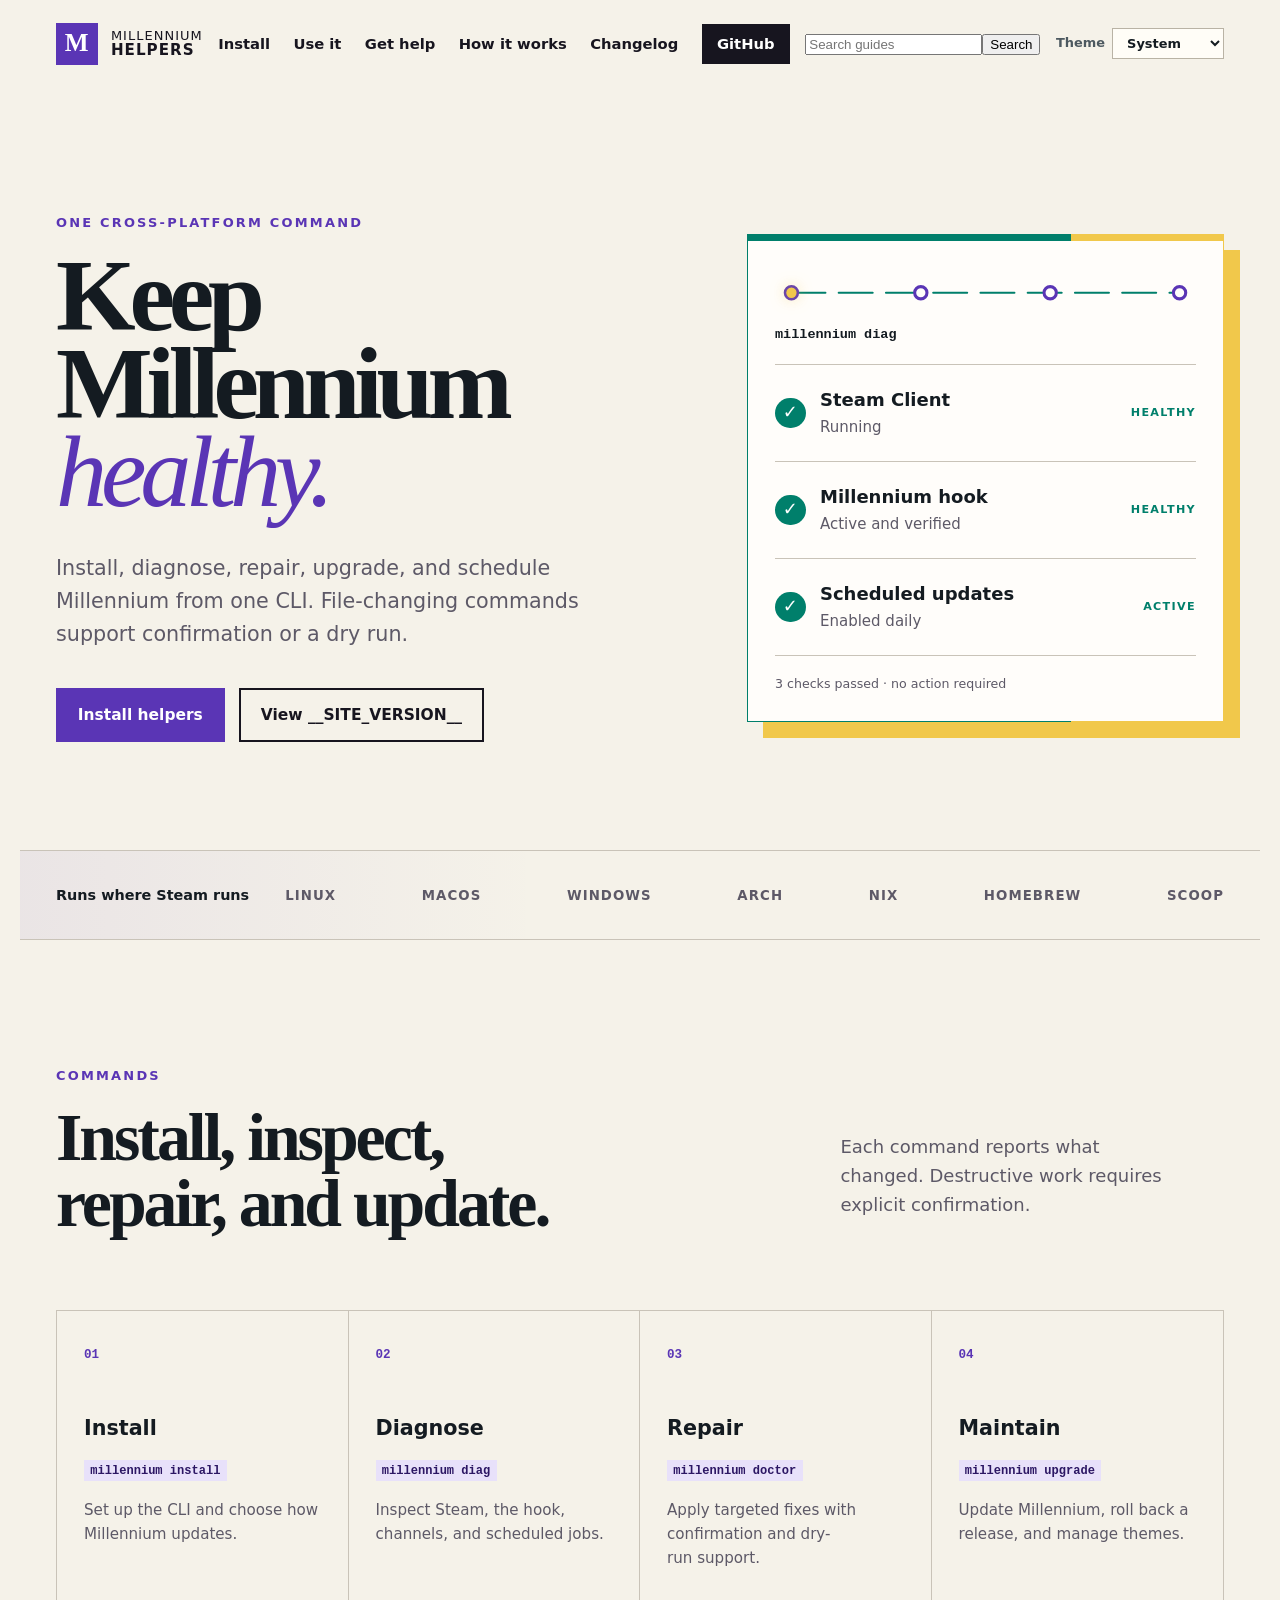
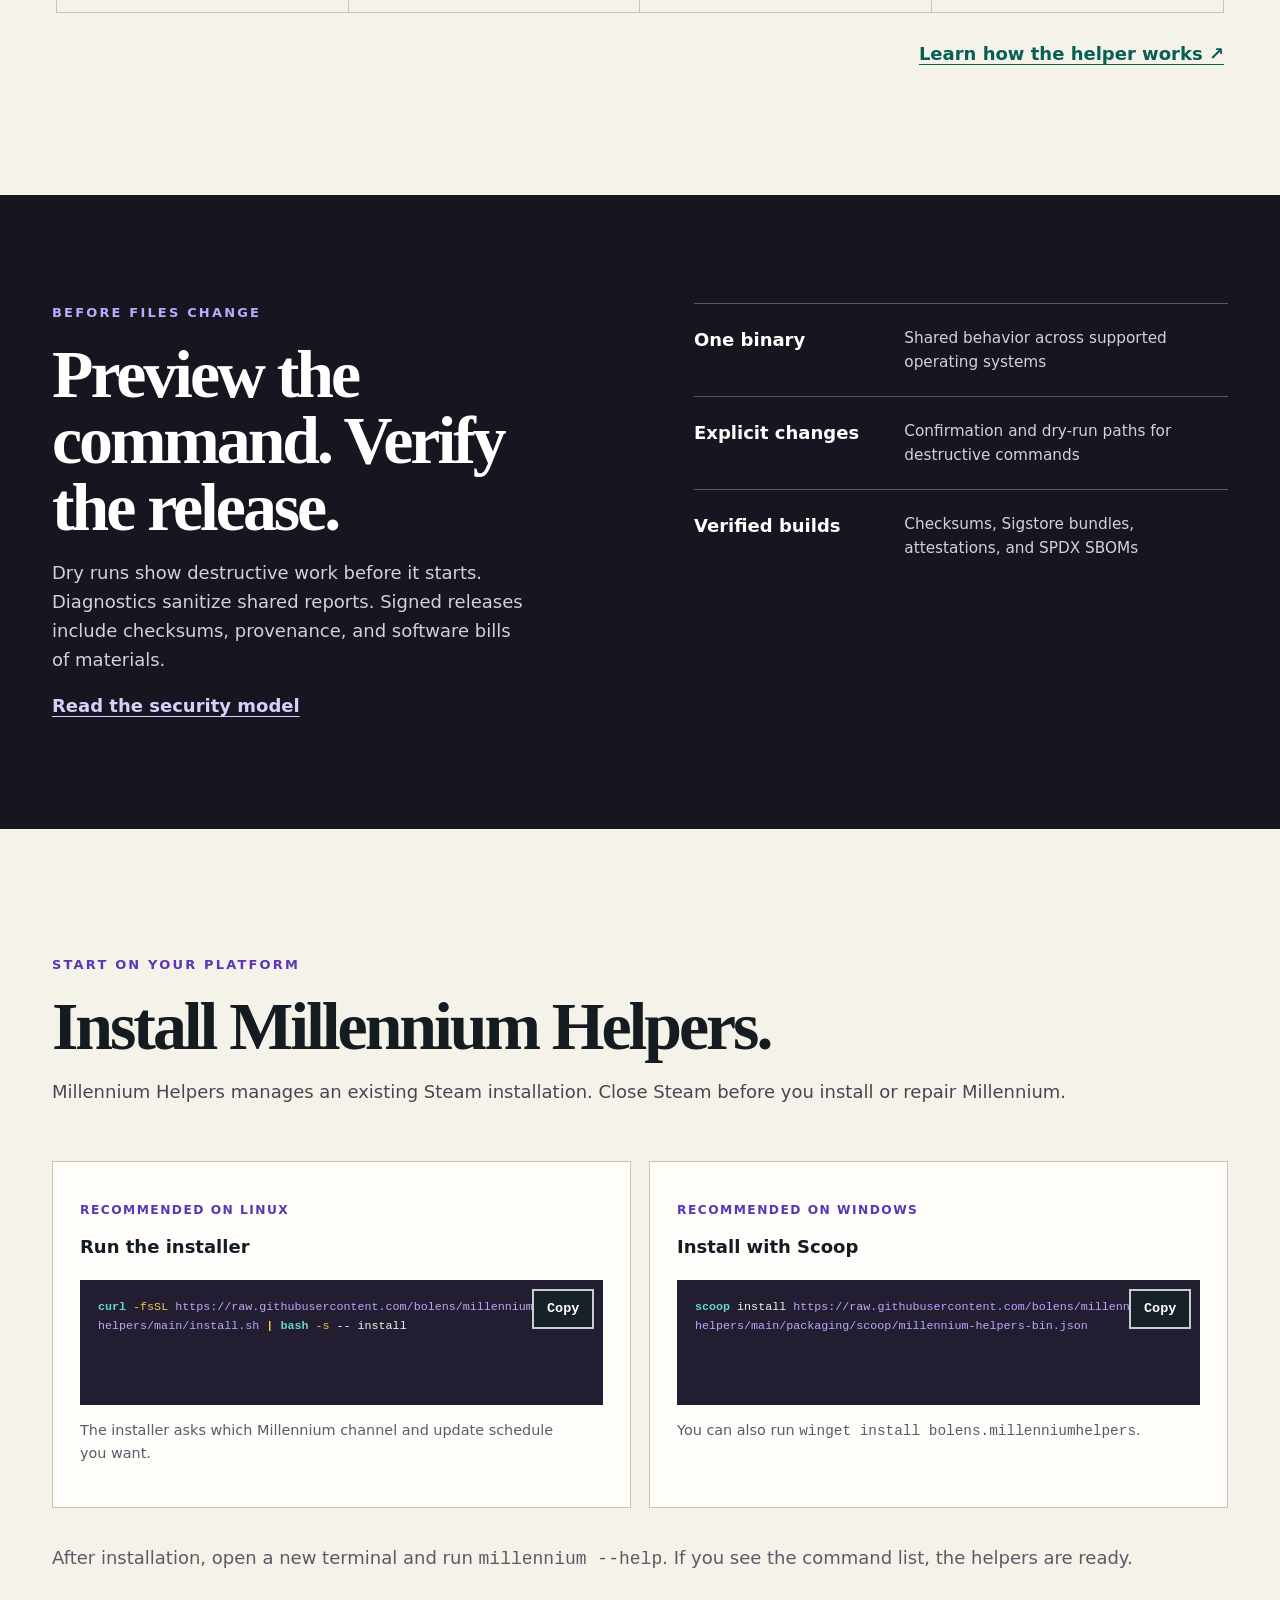
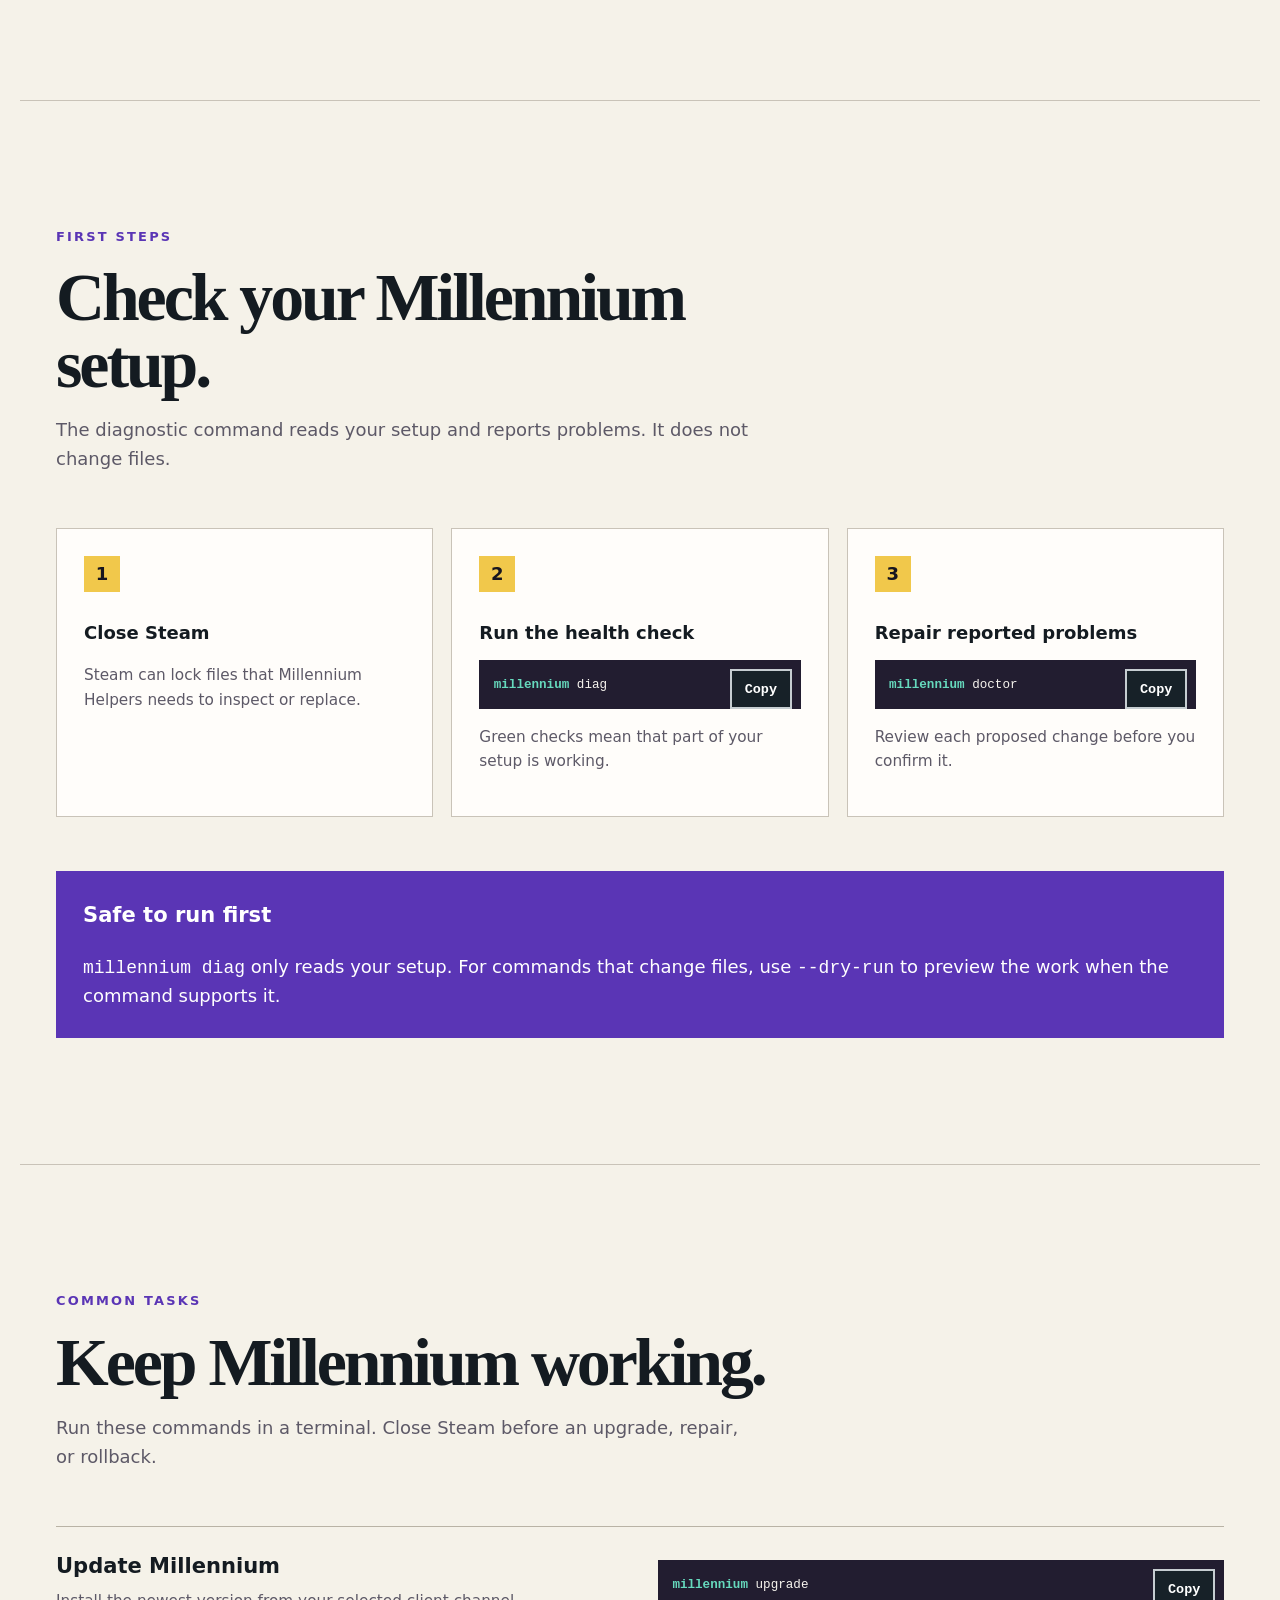
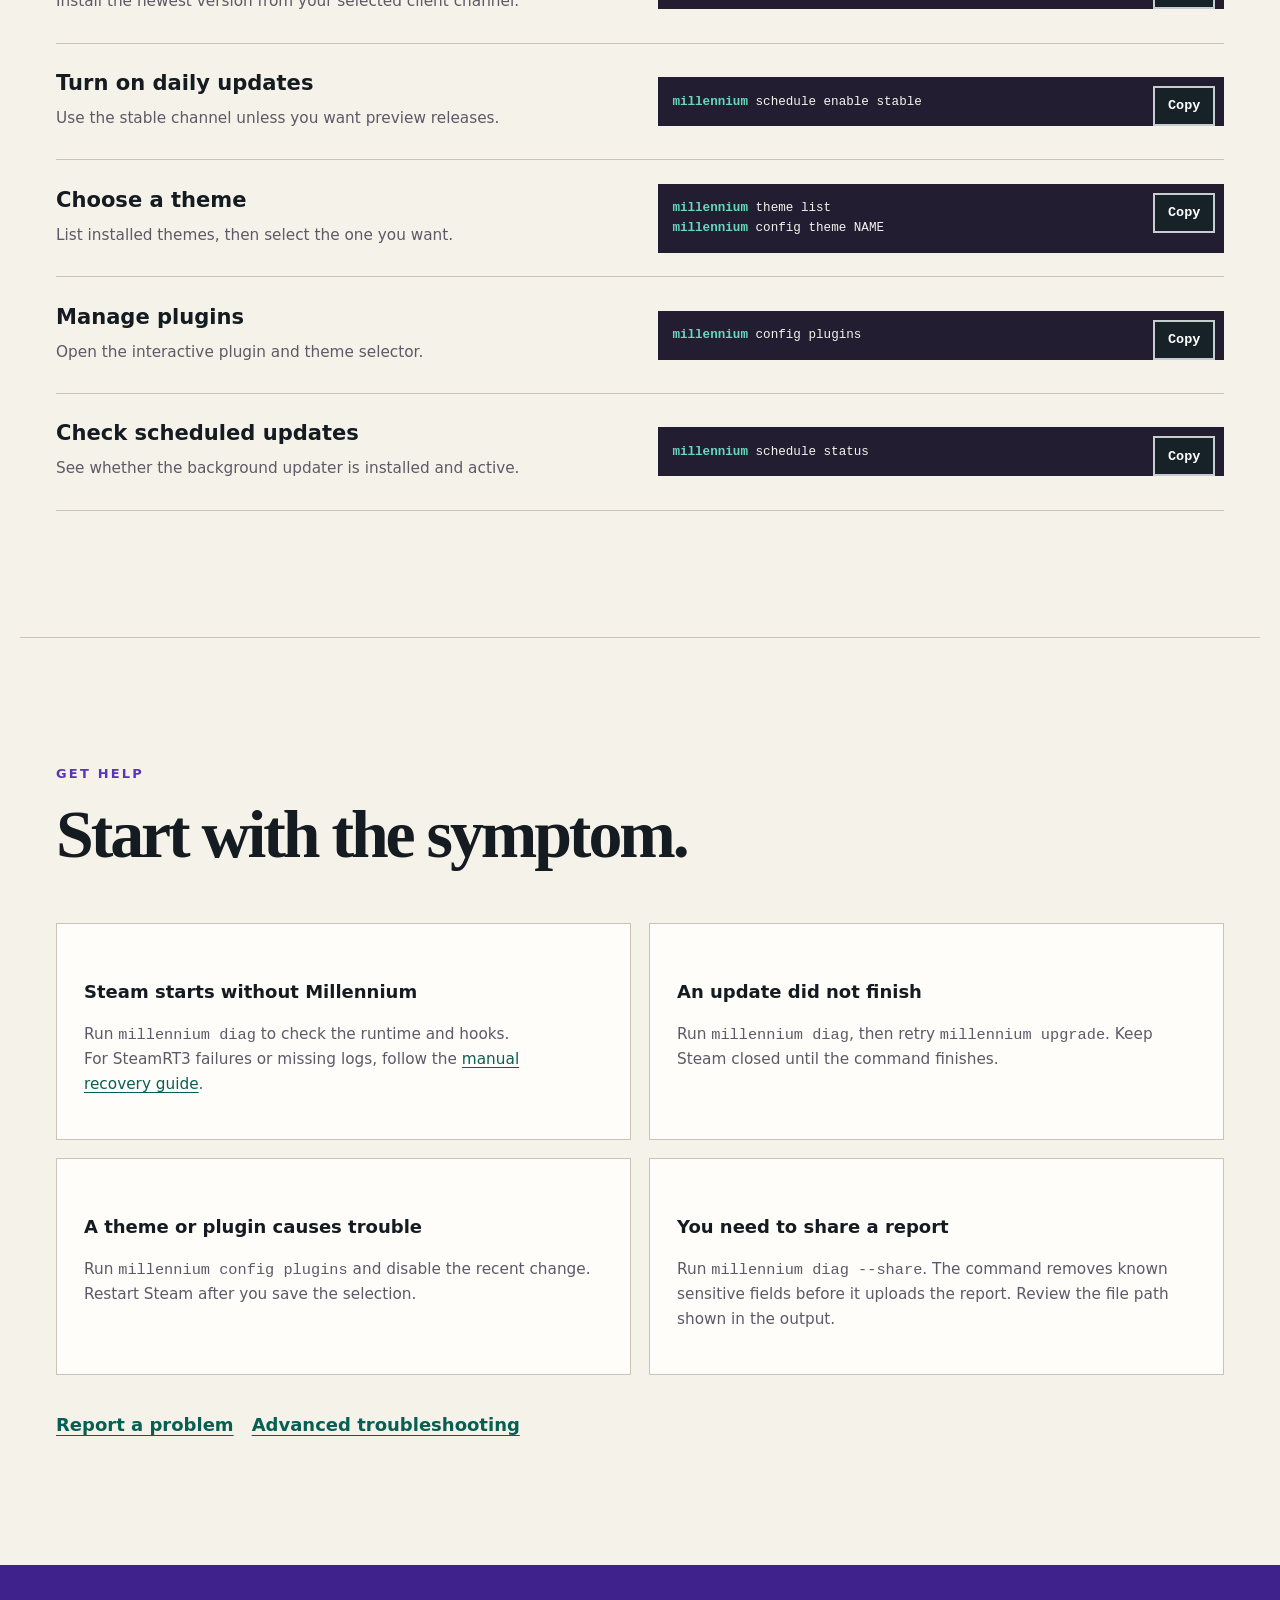
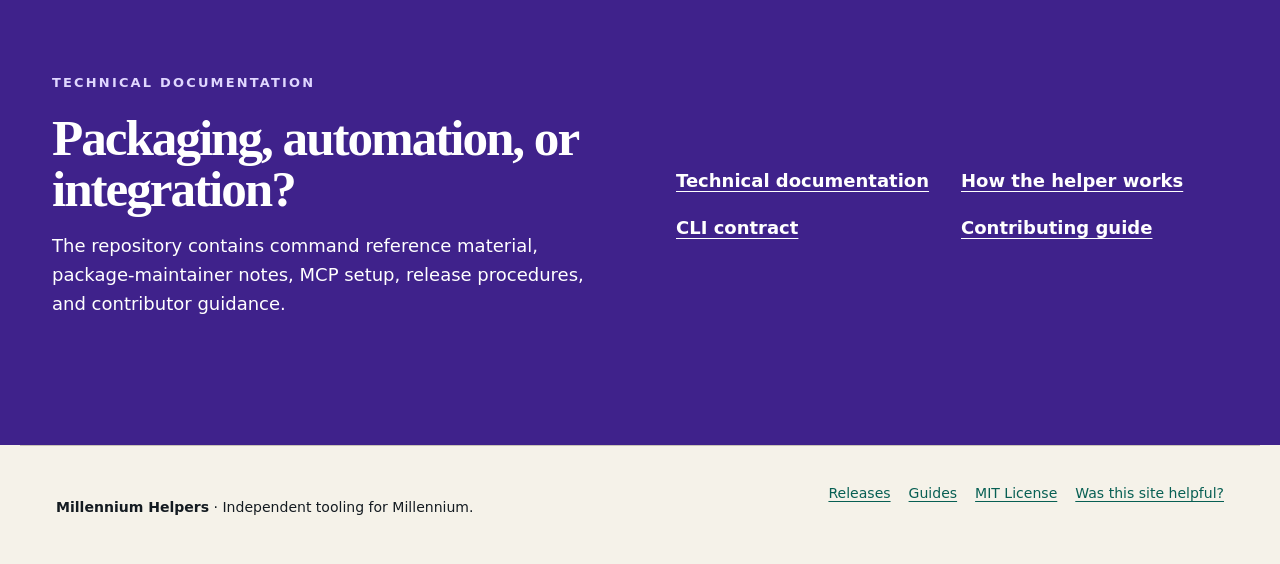
==== commit 292ca5f8: "docs: publish manual Steam recovery and logging guide" ====
--- a/site/index.html
+++ b/site/index.html
@@ -53,7 +53,7 @@
         <div class="actions"><a class="button primary" href="install/">Install helpers</a><a class="button ghost" href="https://github.com/bolens/millennium-helpers/releases/latest">View __SITE_VERSION__</a></div>
       </div>
       <div class="status-card" aria-label="Example Millennium diagnostic results">
-        <svg class="health-signal" viewBox="0 0 410 44" role="img" aria-label="A diagnostic signal passing through three checks and reaching a healthy result">
+        <svg class="health-signal" viewBox="0 0 410 44" aria-hidden="true">
           <path class="health-track" d="M16 22H394" pathLength="1"/>
           <circle cx="16" cy="22" r="6"/><circle cx="142" cy="22" r="6"/><circle cx="268" cy="22" r="6"/><circle cx="394" cy="22" r="6"/>
           <circle class="health-pulse" cx="16" cy="22" r="5"/>
@@ -118,7 +118,7 @@
     <section class="guide-section help" id="help" aria-labelledby="help-title">
       <header class="guide-heading"><p class="kicker">Get help</p><h2 id="help-title">Start with the symptom.</h2></header>
       <div class="help-grid">
-        <article><h3>Steam starts without Millennium</h3><p>Close Steam and run <code>millennium diag</code>. If the hook check fails, run <code>millennium doctor</code>.</p></article>
+        <article><h3>Steam starts without Millennium</h3><p>Run <code>millennium diag</code> to check the runtime and hooks. For SteamRT3 failures or missing logs, follow the <a href="https://github.com/bolens/millennium-helpers/blob/main/docs/steam-millennium-recovery.md">manual recovery guide</a>.</p></article>
         <article><h3>An update did not finish</h3><p>Run <code>millennium diag</code>, then retry <code>millennium upgrade</code>. Keep Steam closed until the command finishes.</p></article>
         <article><h3>A theme or plugin causes trouble</h3><p>Run <code>millennium config plugins</code> and disable the recent change. Restart Steam after you save the selection.</p></article>
         <article><h3>You need to share a report</h3><p>Run <code>millennium diag --share</code>. The command removes known sensitive fields before it uploads the report. Review the file path shown in the output.</p></article>
--- a/site/assets/motion.css
+++ b/site/assets/motion.css
@@ -1,7 +1,51 @@
-.health-signal { display:block; width:100%; height:2.5rem; margin-bottom:.6rem; overflow:visible; }
-.health-signal path { fill:none; stroke:var(--line); stroke-width:2; stroke-dasharray:.06 .03; animation:health-track 5.4s linear infinite; }
-.health-signal g circle { fill:var(--surface); stroke:var(--mint); stroke-width:2; }
-.health-signal .health-pulse { fill:var(--yellow); stroke:none; filter:drop-shadow(0 0 7px color-mix(in srgb,var(--yellow) 70%,transparent)); animation:health-pulse 5.4s cubic-bezier(.45,0,.2,1) infinite; }
-@keyframes health-track { to { stroke-dashoffset:-1; } }
-@keyframes health-pulse { 0%,8%{transform:translateX(0)}30%{transform:translateX(126px)}56%{transform:translateX(252px)}84%,100%{transform:translateX(378px)} }
-@media(prefers-reduced-motion:reduce){.health-signal *{animation:none!important}.health-signal .health-pulse{transform:translateX(378px)}}
+/* Diagnostic heartbeat: one calm signal connects the health checks. */
+.health-signal {
+  display: block;
+  width: 100%;
+  height: 2.75rem;
+  margin: 0 0 .4rem;
+  overflow: visible;
+}
+.health-signal path {
+  fill: none;
+  stroke: var(--line);
+  stroke-width: 2;
+  stroke-linecap: round;
+  vector-effect: non-scaling-stroke;
+}
+.health-signal .health-track {
+  stroke: var(--mint);
+  stroke-dasharray: .09 .035;
+  animation: health-track 5.4s linear infinite;
+}
+.health-signal circle {
+  fill: var(--surface);
+  stroke: var(--violet);
+  stroke-width: 3;
+}
+.health-signal .health-pulse {
+  fill: var(--yellow);
+  stroke: none;
+  filter: drop-shadow(0 0 7px color-mix(in srgb, var(--yellow) 75%, transparent));
+  animation: health-pulse 5.4s cubic-bezier(.45, 0, .2, 1) infinite;
+}
+.status-card > div {
+  transition: background-color 180ms ease, transform 180ms ease;
+}
+.status-card > div:hover {
+  background: color-mix(in srgb, var(--mint) 8%, transparent);
+  transform: translateX(.2rem);
+}
+@keyframes health-track { to { stroke-dashoffset: -1; } }
+@keyframes health-pulse {
+  0%, 8% { transform: translateX(0); }
+  34% { transform: translateX(126px); }
+  62% { transform: translateX(252px); }
+  90%, 100% { transform: translateX(378px); }
+}
+@media (prefers-reduced-motion: reduce) {
+  .health-signal * { animation: none !important; }
+  .health-signal .health-pulse { transform: translateX(378px); }
+  .status-card > div { transition: none; }
+  .status-card > div:hover { transform: none; }
+}
